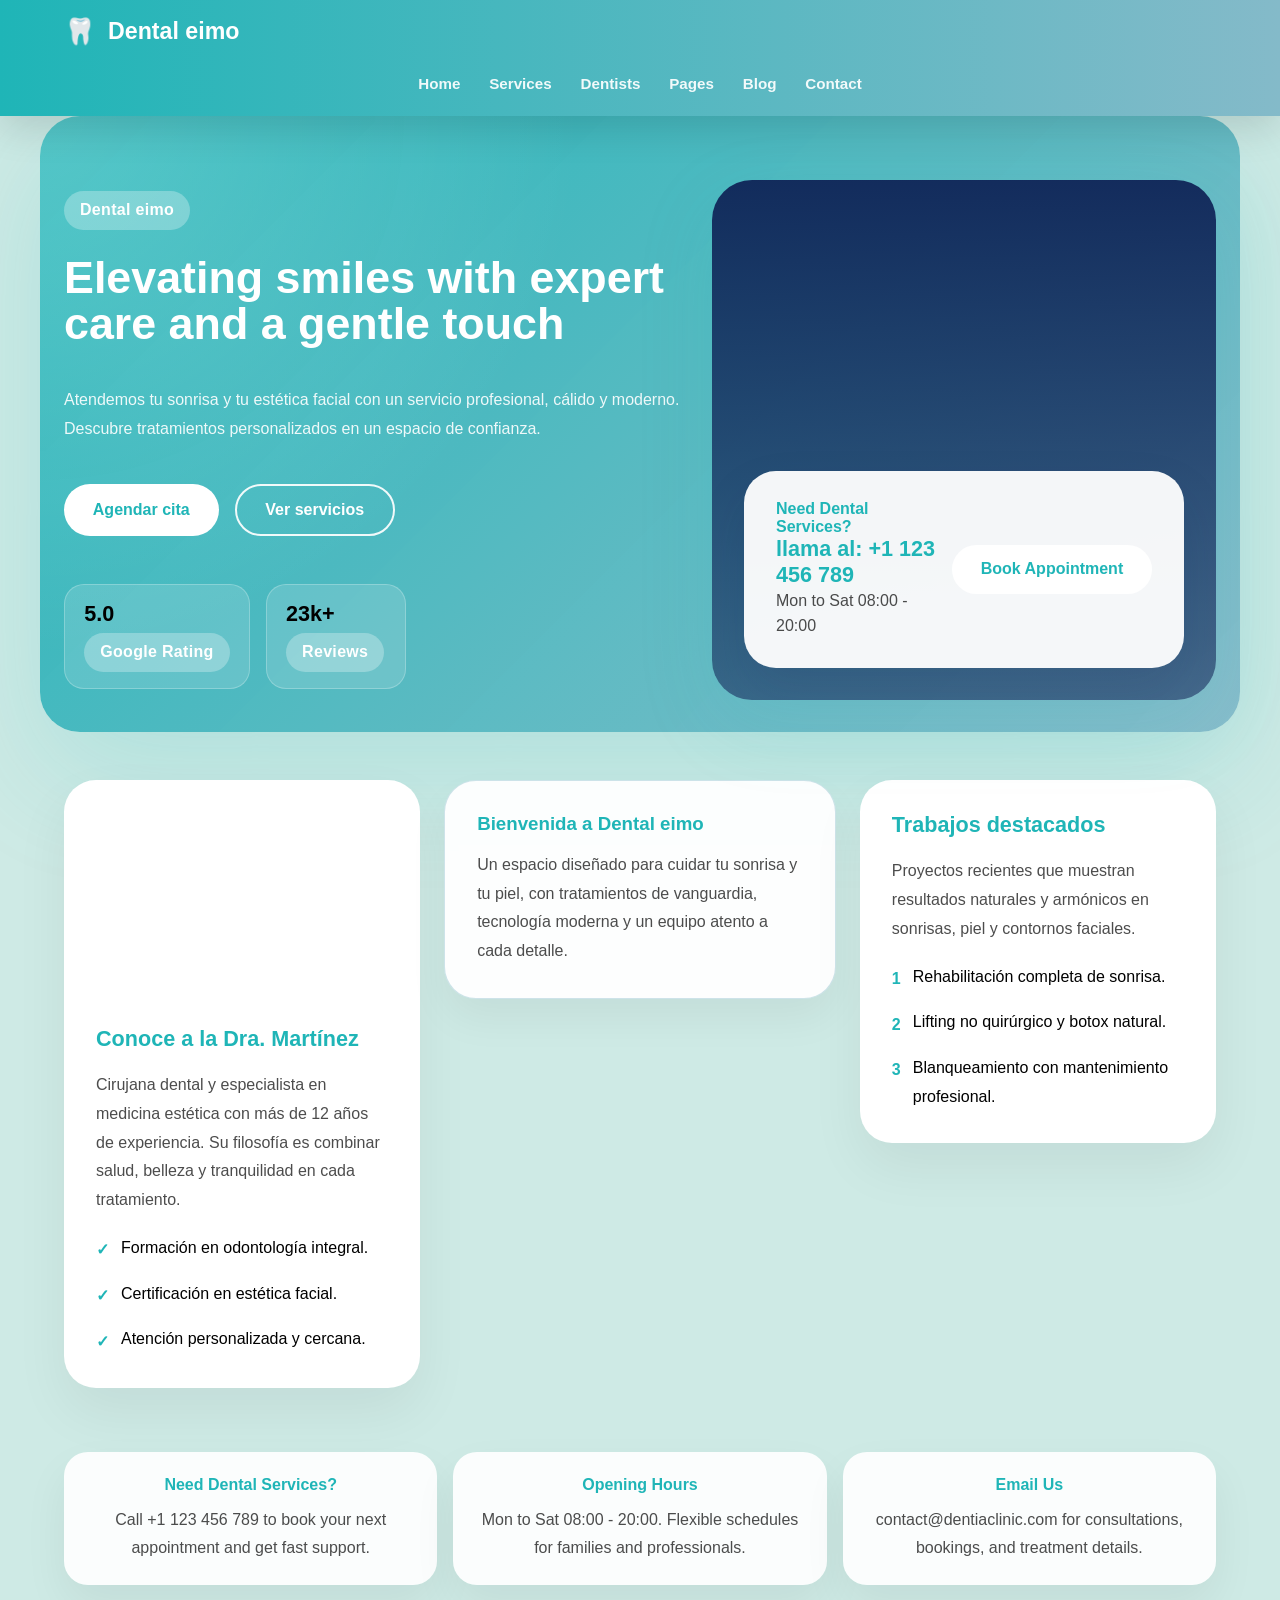
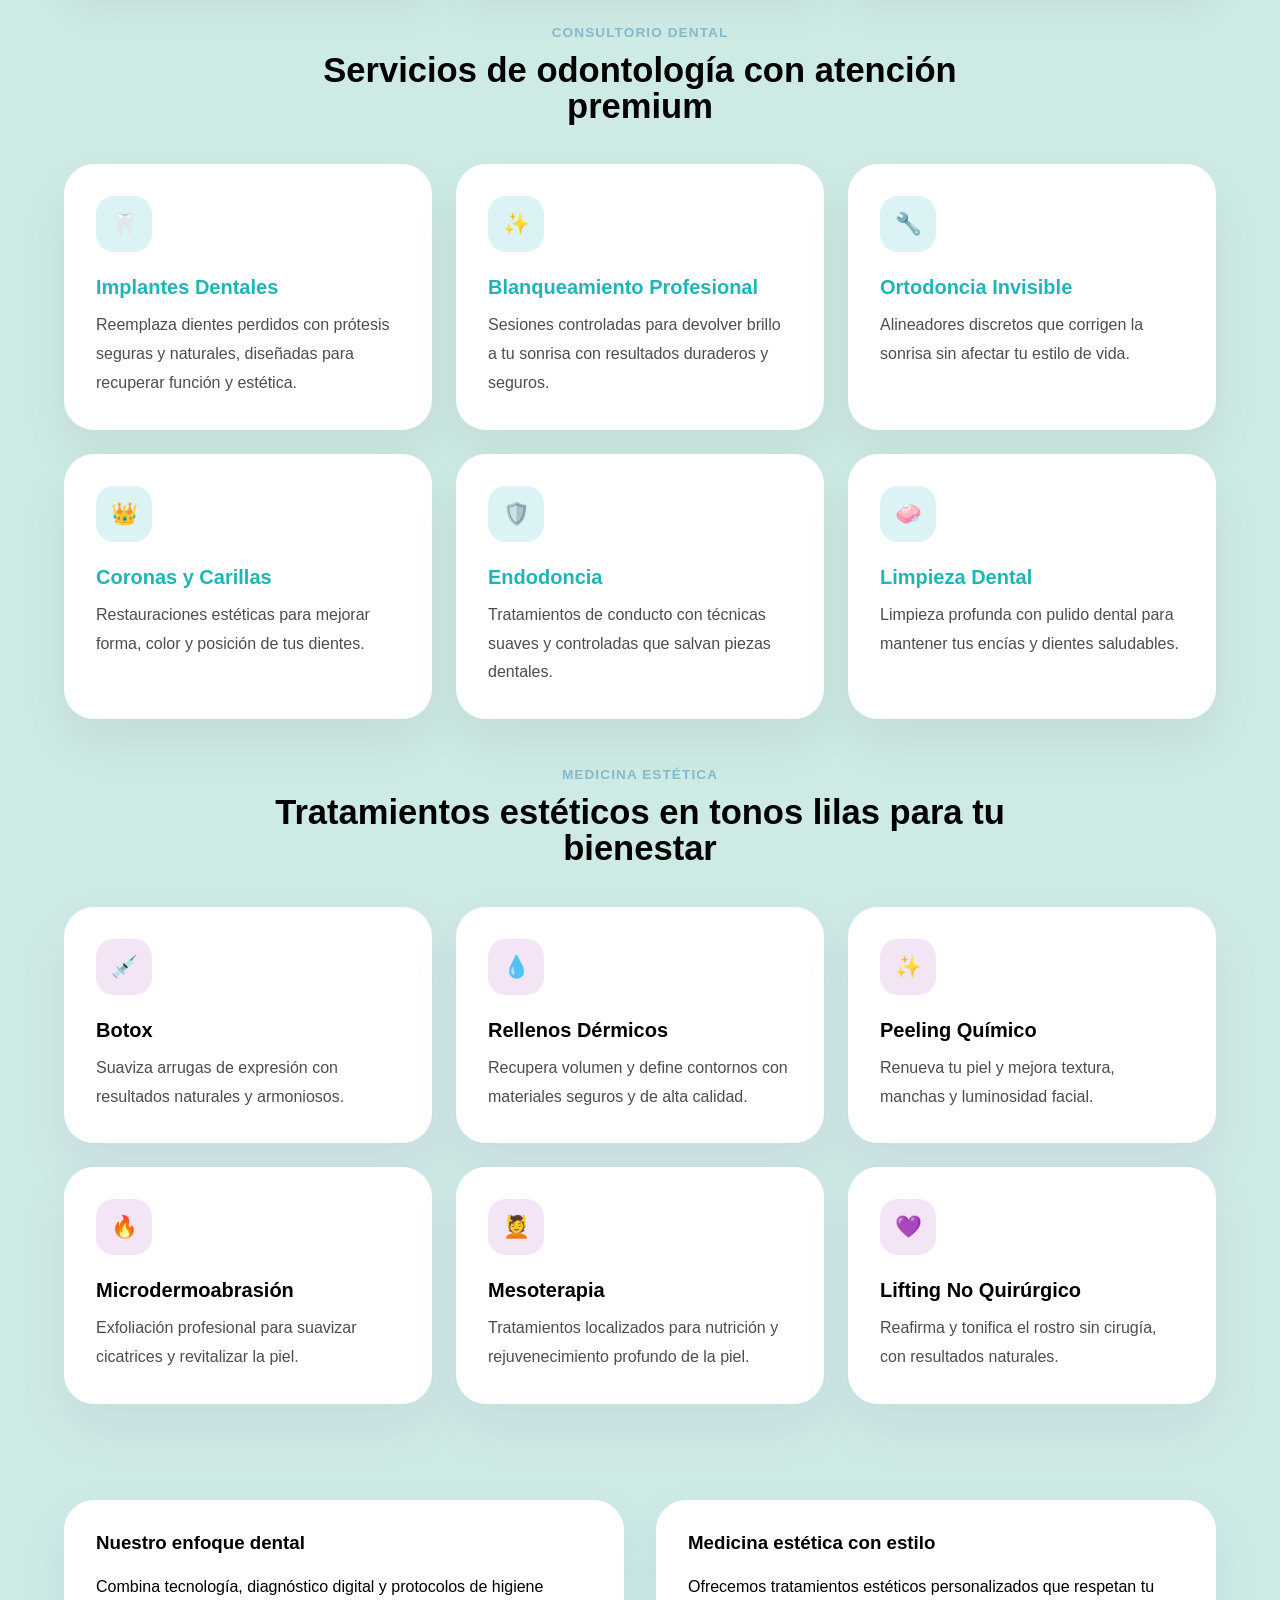
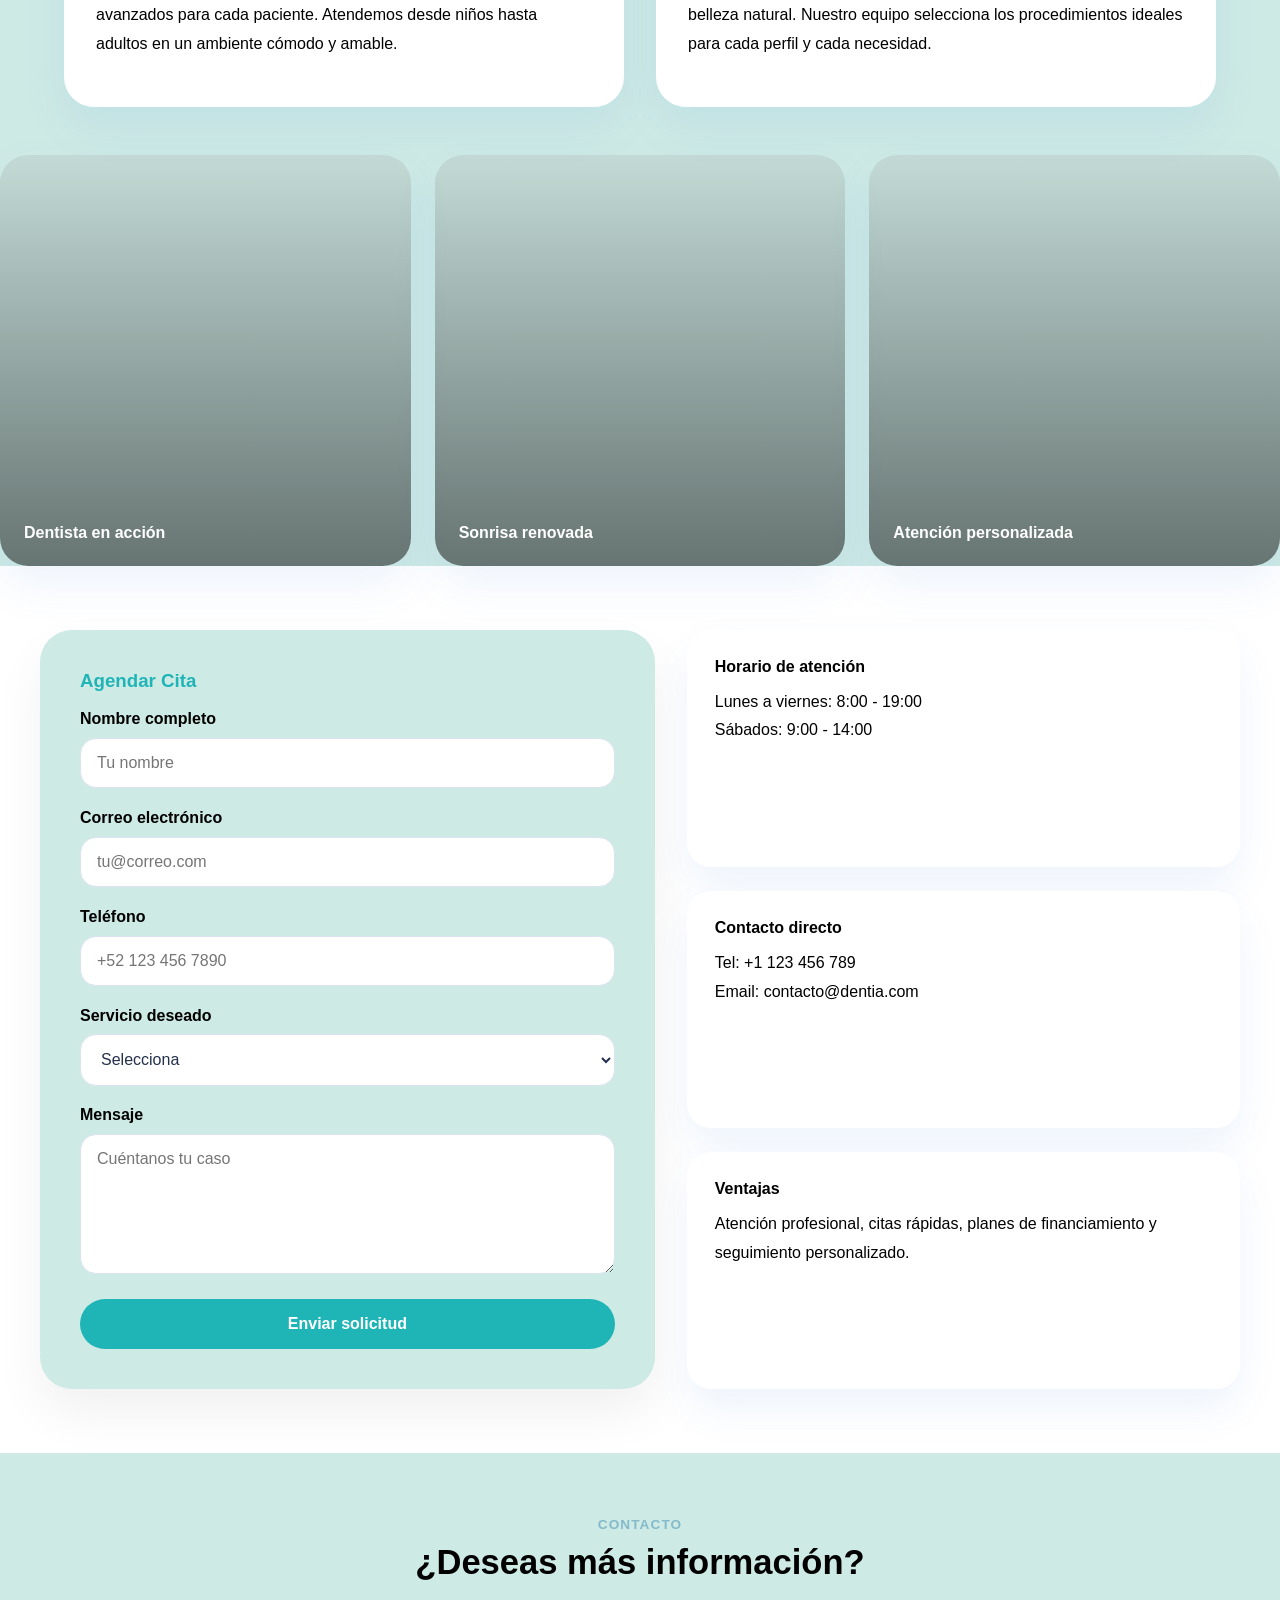
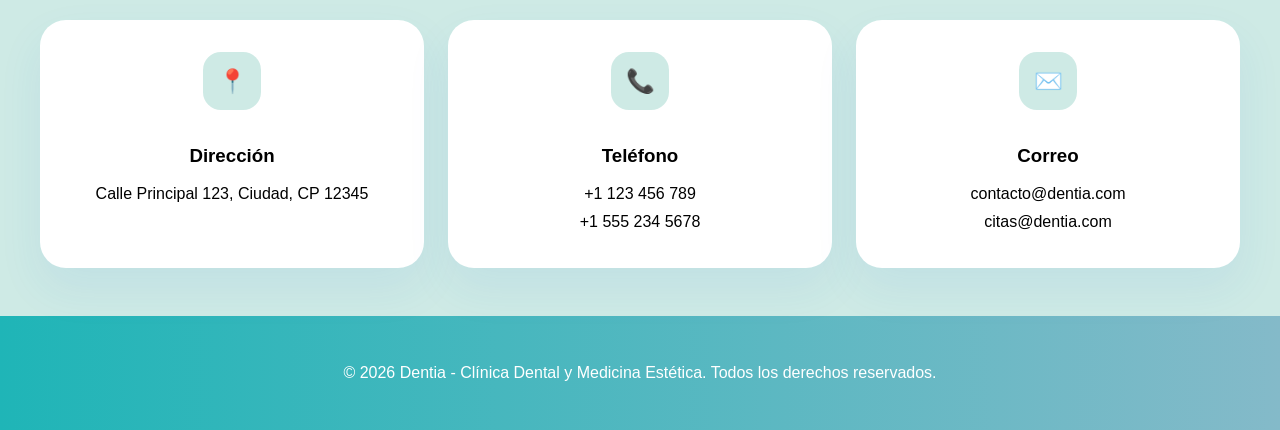
==== pagina/html2/index.html @ 7d1cb67a "boton" ====
<!DOCTYPE html>
<html lang="es">
<head>
    <meta charset="UTF-8">
    <meta name="viewport" content="width=device-width, initial-scale=1.0">
    <title>Dental eimo - Clínica Dental y Medicina Estética</title>
    <style>
        :root {
            --primary: #1fb5b7;
            --primary-soft: #ceeae5;
            --primary-light: #84bac9;
            --primary-muted: #c0dae8;
            --white: #ffffff;
            --black: #000000;
            --text: #000000;
            --text-soft: rgba(0, 0, 0, 0.7);
            --background: #ceeae5;
            --card: #ffffff;
            --radius: 24px;
            --shadow: 0 24px 80px rgba(31, 181, 183, 0.12);
        }

        * {
            box-sizing: border-box;
        }

        html {
            scroll-behavior: smooth;
        }

        body {
            margin: 0;
            font-family: 'Inter', 'Segoe UI', sans-serif;
            background: var(--background);
            color: var(--text);
        }

        button,
        a,
        input,
        select,
        textarea {
            font: inherit;
        }

        a {
            color: inherit;
            text-decoration: none;
        }

        .site-header {
            background: linear-gradient(90deg, rgba(31,181,183,1) 0%, rgba(132,186,201,1) 100%);
            color: var(--white);
            position: sticky;
            top: 0;
            z-index: 20;
            box-shadow: 0 10px 40px rgba(0, 0, 0, 0.14);
        }

        .topbar {
            display: flex;
            align-items: center;
            justify-content: space-between;
            max-width: 1200px;
            margin: 0 auto;
            padding: 1rem 1.5rem;
        }

        .site-brand {
            display: flex;
            align-items: center;
            gap: 0.75rem;
            font-size: 1.45rem;
            font-weight: 800;
        }

        .site-brand::before {
            content: '🦷';
            font-size: 1.6rem;
        }

        .book-btn {
            padding: 0.95rem 1.8rem;
            border: none;
            border-radius: 999px;
            background: var(--white);
            color: var(--blue-dark);
            font-weight: 700;
            cursor: pointer;
            transition: transform 0.25s ease, box-shadow 0.25s ease;
        }

        .book-btn:hover {
            transform: translateY(-2px);
            box-shadow: 0 12px 32px rgba(0, 0, 0, 0.16);
        }

        .main-nav {
            display: flex;
            justify-content: center;
            gap: 1.8rem;
            padding: 0.8rem 1.5rem 1.5rem;
            max-width: 1200px;
            margin: 0 auto;
            color: rgba(255,255,255,0.92);
            font-weight: 600;
        }

        .main-nav a {
            font-size: 0.95rem;
            color: rgba(255,255,255,0.92);
            transition: color 0.2s ease;
        }

        .main-nav a:hover {
            color: #dbe9ff;
        }

        .main-nav a:hover {
            color: #ffffff;
        }

        .hero {
            max-width: 1200px;
            margin: 0 auto;
            padding: 4rem 1.5rem 2rem;
            display: grid;
            grid-template-columns: 1.1fr 0.9fr;
            gap: 2rem;
            align-items: center;
            background: radial-gradient(circle at top left, rgba(255,255,255,0.22), transparent 40%),
                        linear-gradient(135deg, rgba(31,181,183,0.98), rgba(132,186,201,0.95));
            border-radius: 40px;
            box-shadow: 0 40px 120px rgba(31, 181, 183, 0.18);
        }

        .hero-copy {
            display: flex;
            flex-direction: column;
            gap: 1.5rem;
        }

        .hero-copy span {
            display: inline-flex;
            align-items: center;
            gap: 0.5rem;
            background: rgba(255, 255, 255, 0.28);
            color: var(--white);
            padding: 0.65rem 1rem;
            border-radius: 999px;
            width: fit-content;
            font-weight: 700;
            letter-spacing: 0.02em;
        }

        .hero-copy h1 {
            margin: 0;
            font-size: clamp(2.5rem, 3.5vw, 4.25rem);
            line-height: 1.03;
            max-width: 760px;
            color: var(--white);
        }

        .hero-copy p {
            max-width: 620px;
            color: rgba(255,255,255,0.9);
            font-size: 1rem;
            line-height: 1.8;
        }

        .hero-actions {
            display: flex;
            flex-wrap: wrap;
            gap: 1rem;
        }

        .btn {
            display: inline-flex;
            align-items: center;
            justify-content: center;
            border-radius: 999px;
            padding: 0.95rem 1.8rem;
            font-weight: 700;
            transition: transform 0.25s ease, box-shadow 0.25s ease;
        }

        .btn-primary {
            background: var(--white);
            color: var(--primary);
        }

        .btn-secondary {
            border: 2px solid rgba(255,255,255,0.92);
            color: var(--white);
            background: transparent;
        }

        .btn:hover {
            transform: translateY(-2px);
        }

        .hero-stats {
            display: flex;
            flex-wrap: wrap;
            gap: 1rem;
            margin-top: 1.5rem;
        }

        .hero-stat {
            min-width: 140px;
            padding: 1rem 1.2rem;
            border-radius: 20px;
            background: rgba(255,255,255,0.14);
            border: 1px solid rgba(255,255,255,0.24);
        }

        .hero-stat strong {
            display: block;
            font-size: 1.35rem;
            margin-bottom: 0.35rem;
        }

        .hero-visual {
            position: relative;
            min-height: 520px;
            border-radius: 40px;
            overflow: hidden;
            box-shadow: var(--shadow);
            background: linear-gradient(180deg, rgba(15, 36, 87, 0.95), rgba(15, 36, 87, 0.55));
        }

        .hero-visual::before {
            content: '';
            position: absolute;
            inset: 0;
            background: url('https://images.unsplash.com/photo-1588776814546-1a7143cae6d6?auto=format&fit=crop&w=1200&q=80') center/cover no-repeat;
            opacity: 0.95;
            transform: scale(1.02);
        }

        .hero-panel {
            position: absolute;
            bottom: 2rem;
            left: 2rem;
            right: 2rem;
            border-radius: 32px;
            padding: 1.8rem 2rem;
            background: rgba(255,255,255,0.95);
            display: grid;
            grid-template-columns: 1fr auto;
            align-items: center;
            gap: 1rem;
            box-shadow: 0 24px 50px rgba(13, 40, 88, 0.12);
        }

        .hero-panel span {
            display: inline-flex;
            align-items: center;
            gap: 0.6rem;
            font-weight: 700;
            color: var(--primary);
        }

        .hero-panel strong {
            display: block;
            font-size: 1.35rem;
            color: var(--primary);
        }

        .hero-panel p {
            margin: 0;
            color: var(--text-soft);
            line-height: 1.6;
        }

        .hero-bottom {
            max-width: 1200px;
            margin: 0 auto;
            padding: 1rem 1.5rem 2.5rem;
            display: grid;
            grid-template-columns: repeat(3, minmax(0, 1fr));
            gap: 1rem;
        }

        .hero-bottom .info-card {
            background: rgba(255,255,255,0.92);
            border-radius: 24px;
            padding: 1.5rem;
            box-shadow: 0 20px 45px rgba(0, 0, 0, 0.06);
            text-align: center;
        }

        .hero-bottom .info-card strong {
            display: block;
            margin-bottom: 0.75rem;
            font-size: 1rem;
            color: var(--primary);
        }

        .hero-bottom .info-card p {
            margin: 0;
            color: var(--text-soft);
            line-height: 1.7;
        }

        .sidebar-layout {
            max-width: 1200px;
            margin: 0 auto;
            padding: 3rem 1.5rem;
            display: grid;
            grid-template-columns: 1fr 1.1fr 1fr;
            gap: 1.5rem;
            align-items: start;
        }

        .sidebar-card {
            background: var(--white);
            border-radius: 32px;
            padding: 2rem;
            box-shadow: 0 24px 55px rgba(0, 0, 0, 0.06);
            display: flex;
            flex-direction: column;
            gap: 1.2rem;
        }

        .sidebar-card h3 {
            margin: 0;
            color: var(--primary);
            font-size: 1.35rem;
        }

        .sidebar-card p {
            margin: 0;
            color: var(--text-soft);
            line-height: 1.8;
        }

        .sidebar-card .avatar {
            width: 100%;
            border-radius: 28px;
            aspect-ratio: 3 / 2;
            background: url('https://images.unsplash.com/photo-1524504388940-b1c1722653e1?auto=format&fit=crop&w=800&q=80') center/cover no-repeat;
        }

        .sidebar-card-list {
            list-style: none;
            padding: 0;
            margin: 0;
            display: grid;
            gap: 0.9rem;
        }

        .sidebar-card-list li {
            display: flex;
            align-items: flex-start;
            gap: 0.75rem;
            color: var(--grey);
            line-height: 1.8;
        }

        .sidebar-card-list li span {
            margin-top: 0.15rem;
            color: var(--primary);
            font-weight: 700;
        }

        .sidebar-center {
            display: grid;
            gap: 1.5rem;
        }

        .sidebar-center .highlight {
            background: linear-gradient(180deg, rgba(255,255,255,0.95), rgba(255,255,255,0.95));
            border: 1px solid rgba(132,186,201,0.4);
            border-radius: 32px;
            padding: 2rem;
            box-shadow: 0 20px 40px rgba(0, 0, 0, 0.05);
        }

        .sidebar-center .highlight h3 {
            margin: 0 0 1rem;
            color: var(--primary);
        }

        .sidebar-center .highlight p {
            margin: 0;
            color: var(--text-soft);
            line-height: 1.8;
        }

        .hero-card-content {
            width: 100%;
            max-width: 420px;
        }

        .hero-card h3 {
            margin: 0 0 0.75rem;
            font-size: 1.5rem;
        }

        .hero-card p {
            margin: 0;
            line-height: 1.8;
            color: rgba(255,255,255,0.92);
        }

        .info-strip {
            max-width: 1200px;
            margin: 0 auto;
            padding: 2rem 1.5rem;
            display: grid;
            grid-template-columns: repeat(3, minmax(0, 1fr));
            gap: 1rem;
        }

        .info-card {
            background: var(--white);
            border-radius: 24px;
            padding: 1.5rem;
            box-shadow: 0 16px 40px rgba(30, 75, 160, 0.08);
        }

        .info-card strong {
            display: block;
            margin-bottom: 0.75rem;
            font-size: 0.95rem;
            color: var(--blue-dark);
        }

        .info-card p {
            margin: 0;
            color: var(--grey);
            line-height: 1.75;
        }

        .section-title {
            display: flex;
            align-items: center;
            justify-content: center;
            flex-direction: column;
            gap: 0.75rem;
            margin: 0 auto 2.5rem;
            max-width: 740px;
            text-align: center;
        }

        .section-title span {
            color: var(--primary-light);
            font-weight: 700;
            letter-spacing: 0.08em;
            text-transform: uppercase;
            font-size: 0.85rem;
        }

        .section-title h2 {
            margin: 0;
            font-size: clamp(2rem, 2.7vw, 2.9rem);
            line-height: 1.05;
        }

        .service-grid {
            max-width: 1200px;
            margin: 0 auto;
            padding: 0 1.5rem 3rem;
            display: grid;
            grid-template-columns: repeat(3, minmax(0, 1fr));
            gap: 1.5rem;
        }

        .service-card {
            background: var(--white);
            border-radius: 30px;
            padding: 2rem;
            box-shadow: 0 24px 50px rgba(0, 0, 0, 0.06);
            transition: transform 0.3s ease, box-shadow 0.3s ease;
        }

        .service-card:hover {
            transform: translateY(-6px);
            box-shadow: 0 32px 70px rgba(26, 67, 139, 0.14);
        }

        .service-card-icon {
            width: 56px;
            height: 56px;
            display: inline-flex;
            align-items: center;
            justify-content: center;
            border-radius: 18px;
            background: rgba(31, 181, 183, 0.16);
            margin-bottom: 1.5rem;
            font-size: 1.35rem;
        }

        .service-card h3 {
            margin: 0 0 0.75rem;
            font-size: 1.25rem;
            color: var(--primary);
        }

        .service-card p {
            margin: 0;
            color: var(--text-soft);
            line-height: 1.8;
        }

        .section-lilac .service-card-icon {
            background: rgba(156, 39, 176, 0.12);
        }

        .section-lilac .service-card h3,
        .section-lilac .service-card-icon {
            color: var(--lilac-dark);
        }

        .section-lilac .service-card {
            box-shadow: 0 24px 50px rgba(124, 58, 170, 0.08);
        }

        .section-lilac .service-card:hover {
            box-shadow: 0 32px 70px rgba(124, 58, 170, 0.14);
        }

        .split-section {
            max-width: 1200px;
            margin: 0 auto;
            padding: 3rem 1.5rem;
            display: grid;
            grid-template-columns: 1fr 1fr;
            gap: 2rem;
            align-items: start;
        }

        .card-panel {
            background: var(--white);
            border-radius: 30px;
            padding: 2rem;
            box-shadow: 0 20px 45px rgba(41, 115, 223, 0.08);
        }

        .card-panel h3 {
            margin-top: 0;
            color: var(--blue-dark);
        }

        .card-panel p {
            color: var(--grey);
            line-height: 1.8;
        }

        .gallery-grid {
            display: grid;
            grid-template-columns: repeat(3, minmax(0, 1fr));
            gap: 1.5rem;
        }

        .gallery-item {
            aspect-ratio: 1 / 1;
            border-radius: 28px;
            overflow: hidden;
            position: relative;
            background: linear-gradient(180deg, rgba(255,255,255,0.1), rgba(255,255,255,0));
            box-shadow: 0 20px 45px rgba(41, 115, 223, 0.08);
        }

        .gallery-item::before {
            content: '';
            position: absolute;
            inset: 0;
            background: url('https://images.unsplash.com/photo-1542736667-069246bdbc3d?auto=format&fit=crop&w=1200&q=80') center/cover no-repeat;
            opacity: 0.92;
        }

        .gallery-overlay {
            position: absolute;
            inset: 0;
            background: linear-gradient(180deg, rgba(0,0,0,0.08), rgba(0,0,0,0.5));
            display: flex;
            align-items: flex-end;
            padding: 1.5rem;
            color: white;
            font-weight: 700;
            z-index: 1;
        }

        .gallery-item:nth-child(2)::before {
            background-image: url('https://images.unsplash.com/photo-1508182315872-a2ed94b8b316?auto=format&fit=crop&w=1200&q=80');
        }

        .gallery-item:nth-child(3)::before {
            background-image: url('https://images.unsplash.com/photo-1526256262350-7da7584cf5eb?auto=format&fit=crop&w=1200&q=80');
        }

        .appointment {
            background: #ffffff;
            padding: 4rem 1.5rem;
        }

        .appointment-grid {
            max-width: 1200px;
            margin: 0 auto;
            display: grid;
            grid-template-columns: 1fr 0.9fr;
            gap: 2rem;
        }

        .appointment-form {
            background: var(--primary-soft);
            border-radius: 32px;
            padding: 2.5rem;
            box-shadow: 0 24px 50px rgba(0, 0, 0, 0.06);
        }

        .appointment-form h3 {
            margin-top: 0;
            color: var(--primary);
        }

        .form-group {
            margin-bottom: 1.3rem;
        }

        .form-group label {
            display: block;
            margin-bottom: 0.6rem;
            color: var(--blue-dark);
            font-weight: 600;
        }

        .form-group input,
        .form-group select,
        .form-group textarea {
            width: 100%;
            padding: 0.95rem 1rem;
            border-radius: 16px;
            border: 1px solid #dbe3f0;
            background: #ffffff;
            color: #24304c;
            outline: none;
        }

        .form-group textarea {
            min-height: 140px;
            resize: vertical;
        }

        .submit-btn {
            width: 100%;
            padding: 1rem 1.2rem;
            border: none;
            border-radius: 999px;
            background: var(--primary);
            color: var(--white);
            font-weight: 700;
            cursor: pointer;
            transition: transform 0.25s ease;
        }

        .submit-btn:hover {
            transform: translateY(-2px);
        }

        .appointment-info {
            display: grid;
            gap: 1.5rem;
        }

        .info-block {
            background: var(--white);
            border-radius: 24px;
            padding: 1.75rem;
            box-shadow: 0 20px 40px rgba(41, 115, 223, 0.08);
        }

        .info-block h4 {
            margin: 0 0 0.75rem;
            color: var(--blue-dark);
        }

        .info-block p {
            margin: 0;
            color: var(--grey);
            line-height: 1.8;
        }

        .contact-section {
            padding: 4rem 1.5rem 3rem;
            background: var(--grey-light);
        }

        .contact-grid {
            max-width: 1200px;
            margin: 0 auto;
            display: grid;
            grid-template-columns: repeat(3, minmax(0, 1fr));
            gap: 1.5rem;
        }

        .contact-card {
            background: var(--white);
            border-radius: 26px;
            padding: 2rem;
            box-shadow: 0 20px 45px rgba(41, 115, 223, 0.08);
            text-align: center;
        }

        .contact-card span {
            display: inline-flex;
            width: 58px;
            height: 58px;
            align-items: center;
            justify-content: center;
            border-radius: 18px;
            background: var(--primary-soft);
            margin-bottom: 1rem;
            font-size: 1.45rem;
        }

        .contact-card h3 {
            margin-bottom: 0.85rem;
        }

        .contact-card p {
            margin: 0;
            color: var(--grey);
            line-height: 1.75;
        }

        footer {
            padding: 2rem 1.5rem;
            text-align: center;
            color: var(--white);
            background: linear-gradient(90deg, rgba(31,181,183,1) 0%, rgba(132,186,201,1) 100%);
        }

        @media (max-width: 1024px) {
            .hero,
            .appointment-grid,
            .split-section,
            .info-strip,
            .service-grid,
            .gallery-grid,
            .contact-grid,
            .sidebar-layout {
                grid-template-columns: 1fr;
            }
        }

        @media (max-width: 768px) {
            .site-header {
                position: static;
            }

            .main-nav {
                flex-wrap: wrap;
                gap: 1rem;
            }

            .topbar,
            .hero,
            .appointment-grid,
            .split-section {
                padding-left: 1rem;
                padding-right: 1rem;
            }

            .hero {
                padding-top: 2.5rem;
            }

            .hero-visual {
                min-height: 360px;
            }

            .hero-copy h1 {
                font-size: 2.35rem;
            }
        }
    </style>
</head>
<body>
    <header class="site-header">
        <div class="topbar">
            <div class="site-brand">Dental eimo</div>

        </div>
        <nav class="main-nav">
            <a href="#inicio">Home</a>
            <a href="#servicios-dental">Services</a>
            <a href="#servicios-estetica">Dentists</a>
            <a href="#servicios-estetica">Pages</a>
            <a href="#servicios-estetica">Blog</a>
            <a href="#contacto">Contact</a>
        </nav>
    </header>

    <main>
        <section class="hero" id="inicio">
            <div class="hero-copy">
                <span>Dental eimo</span>
                <h1>Elevating smiles with expert care and a gentle touch</h1>
                <p>Atendemos tu sonrisa y tu estética facial con un servicio profesional, cálido y moderno. Descubre tratamientos personalizados en un espacio de confianza.</p>
                <div class="hero-actions">
                    <a href="#servicios-dental" class="btn btn-primary">Agendar cita</a>
                    <a href="#servicios-estetica" class="btn btn-secondary">Ver servicios</a>
                </div>
                <div class="hero-stats">
                    <div class="hero-stat">
                        <strong>5.0</strong>
                        <span>Google Rating</span>
                    </div>
                    <div class="hero-stat">
                        <strong>23k+</strong>
                        <span>Reviews</span>
                    </div>
                </div>
            </div>
            <div class="hero-visual">
                <div class="hero-panel">
                    <div>
                        <span>Need Dental Services?</span>
                        <strong>llama al: +1 123 456 789</strong>
                        <p>Mon to Sat 08:00 - 20:00</p>
                    </div>
                    <a href="#citas" class="btn btn-primary">Book Appointment</a>
                </div>
            </div>
        </section>

        <section class="sidebar-layout">
            <aside class="sidebar-card">
                <div class="avatar"></div>
                <h3>Conoce a la Dra. Martínez</h3>
                <p>Cirujana dental y especialista en medicina estética con más de 12 años de experiencia. Su filosofía es combinar salud, belleza y tranquilidad en cada tratamiento.</p>
                <ul class="sidebar-card-list">
                    <li><span>✓</span> Formación en odontología integral.</li>
                    <li><span>✓</span> Certificación en estética facial.</li>
                    <li><span>✓</span> Atención personalizada y cercana.</li>
                </ul>
            </aside>
            <div class="sidebar-center">
                <div class="highlight">
                    <h3>Bienvenida a Dental eimo</h3>
                    <p>Un espacio diseñado para cuidar tu sonrisa y tu piel, con tratamientos de vanguardia, tecnología moderna y un equipo atento a cada detalle.</p>
                </div>
            </div>
            <aside class="sidebar-card">
                <h3>Trabajos destacados</h3>
                <p>Proyectos recientes que muestran resultados naturales y armónicos en sonrisas, piel y contornos faciales.</p>
                <ul class="sidebar-card-list">
                    <li><span>1</span> Rehabilitación completa de sonrisa.</li>
                    <li><span>2</span> Lifting no quirúrgico y botox natural.</li>
                    <li><span>3</span> Blanqueamiento con mantenimiento profesional.</li>
                </ul>
            </aside>
        </section>

        <section class="hero-bottom">
            <div class="info-card">
                <strong>Need Dental Services?</strong>
                <p>Call +1 123 456 789 to book your next appointment and get fast support.</p>
            </div>
            <div class="info-card">
                <strong>Opening Hours</strong>
                <p>Mon to Sat 08:00 - 20:00. Flexible schedules for families and professionals.</p>
            </div>
            <div class="info-card">
                <strong>Email Us</strong>
                <p>contact@dentiaclinic.com for consultations, bookings, and treatment details.</p>
            </div>
        </section>

        <section id="servicios-dental">
            <div class="section-title">
                <span>Consultorio Dental</span>
                <h2>Servicios de odontología con atención premium</h2>
            </div>
            <div class="service-grid">
                <article class="service-card">
                    <div class="service-card-icon">🦷</div>
                    <h3>Implantes Dentales</h3>
                    <p>Reemplaza dientes perdidos con prótesis seguras y naturales, diseñadas para recuperar función y estética.</p>
                </article>
                <article class="service-card">
                    <div class="service-card-icon">✨</div>
                    <h3>Blanqueamiento Profesional</h3>
                    <p>Sesiones controladas para devolver brillo a tu sonrisa con resultados duraderos y seguros.</p>
                </article>
                <article class="service-card">
                    <div class="service-card-icon">🔧</div>
                    <h3>Ortodoncia Invisible</h3>
                    <p>Alineadores discretos que corrigen la sonrisa sin afectar tu estilo de vida.</p>
                </article>
                <article class="service-card">
                    <div class="service-card-icon">👑</div>
                    <h3>Coronas y Carillas</h3>
                    <p>Restauraciones estéticas para mejorar forma, color y posición de tus dientes.</p>
                </article>
                <article class="service-card">
                    <div class="service-card-icon">🛡️</div>
                    <h3>Endodoncia</h3>
                    <p>Tratamientos de conducto con técnicas suaves y controladas que salvan piezas dentales.</p>
                </article>
                <article class="service-card">
                    <div class="service-card-icon">🧼</div>
                    <h3>Limpieza Dental</h3>
                    <p>Limpieza profunda con pulido dental para mantener tus encías y dientes saludables.</p>
                </article>
            </div>
        </section>

        <section id="servicios-estetica" class="section-lilac">
            <div class="section-title">
                <span>Medicina Estética</span>
                <h2>Tratamientos estéticos en tonos lilas para tu bienestar</h2>
            </div>
            <div class="service-grid">
                <article class="service-card">
                    <div class="service-card-icon">💉</div>
                    <h3>Botox</h3>
                    <p>Suaviza arrugas de expresión con resultados naturales y armoniosos.</p>
                </article>
                <article class="service-card">
                    <div class="service-card-icon">💧</div>
                    <h3>Rellenos Dérmicos</h3>
                    <p>Recupera volumen y define contornos con materiales seguros y de alta calidad.</p>
                </article>
                <article class="service-card">
                    <div class="service-card-icon">✨</div>
                    <h3>Peeling Químico</h3>
                    <p>Renueva tu piel y mejora textura, manchas y luminosidad facial.</p>
                </article>
                <article class="service-card">
                    <div class="service-card-icon">🔥</div>
                    <h3>Microdermoabrasión</h3>
                    <p>Exfoliación profesional para suavizar cicatrices y revitalizar la piel.</p>
                </article>
                <article class="service-card">
                    <div class="service-card-icon">💆</div>
                    <h3>Mesoterapia</h3>
                    <p>Tratamientos localizados para nutrición y rejuvenecimiento profundo de la piel.</p>
                </article>
                <article class="service-card">
                    <div class="service-card-icon">💜</div>
                    <h3>Lifting No Quirúrgico</h3>
                    <p>Reafirma y tonifica el rostro sin cirugía, con resultados naturales.</p>
                </article>
            </div>
        </section>

        <section class="split-section">
            <div class="card-panel">
                <h3>Nuestro enfoque dental</h3>
                <p>Combina tecnología, diagnóstico digital y protocolos de higiene avanzados para cada paciente. Atendemos desde niños hasta adultos en un ambiente cómodo y amable.</p>
            </div>
            <div class="card-panel">
                <h3>Medicina estética con estilo</h3>
                <p>Ofrecemos tratamientos estéticos personalizados que respetan tu belleza natural. Nuestro equipo selecciona los procedimientos ideales para cada perfil y cada necesidad.</p>
            </div>
        </section>

        <section class="gallery-grid">
            <div class="gallery-item"><div class="gallery-overlay">Dentista en acción</div></div>
            <div class="gallery-item"><div class="gallery-overlay">Sonrisa renovada</div></div>
            <div class="gallery-item"><div class="gallery-overlay">Atención personalizada</div></div>
        </section>

        <section class="appointment" id="citas">
            <div class="appointment-grid">
                <div class="appointment-form">
                    <h3>Agendar Cita</h3>
                    <div class="form-group">
                        <label for="nombre">Nombre completo</label>
                        <input type="text" id="nombre" placeholder="Tu nombre" required>
                    </div>
                    <div class="form-group">
                        <label for="email">Correo electrónico</label>
                        <input type="email" id="email" placeholder="tu@correo.com" required>
                    </div>
                    <div class="form-group">
                        <label for="telefono">Teléfono</label>
                        <input type="tel" id="telefono" placeholder="+52 123 456 7890" required>
                    </div>
                    <div class="form-group">
                        <label for="servicio">Servicio deseado</label>
                        <select id="servicio" required>
                            <option value="">Selecciona</option>
                            <option value="implantes">Implantes Dentales</option>
                            <option value="blanqueamiento">Blanqueamiento</option>
                            <option value="botox">Botox</option>
                            <option value="peeling">Peeling</option>
                            <option value="consulta">Consulta General</option>
                        </select>
                    </div>
                    <div class="form-group">
                        <label for="mensaje">Mensaje</label>
                        <textarea id="mensaje" placeholder="Cuéntanos tu caso"></textarea>
                    </div>
                    <button class="submit-btn" type="button">Enviar solicitud</button>
                </div>
                <div class="appointment-info">
                    <div class="info-block">
                        <h4>Horario de atención</h4>
                        <p>Lunes a viernes: 8:00 - 19:00<br>Sábados: 9:00 - 14:00</p>
                    </div>
                    <div class="info-block">
                        <h4>Contacto directo</h4>
                        <p>Tel: +1 123 456 789<br>Email: contacto@dentia.com</p>
                    </div>
                    <div class="info-block">
                        <h4>Ventajas</h4>
                        <p>Atención profesional, citas rápidas, planes de financiamiento y seguimiento personalizado.</p>
                    </div>
                </div>
            </div>
        </section>

        <section class="contact-section" id="contacto">
            <div class="section-title">
                <span>Contacto</span>
                <h2>¿Deseas más información?</h2>
            </div>
            <div class="contact-grid">
                <article class="contact-card">
                    <span>📍</span>
                    <h3>Dirección</h3>
                    <p>Calle Principal 123, Ciudad, CP 12345</p>
                </article>
                <article class="contact-card">
                    <span>📞</span>
                    <h3>Teléfono</h3>
                    <p>+1 123 456 789<br>+1 555 234 5678</p>
                </article>
                <article class="contact-card">
                    <span>✉️</span>
                    <h3>Correo</h3>
                    <p>contacto@dentia.com<br>citas@dentia.com</p>
                </article>
            </div>
        </section>
    </main>

    <footer>
        <p>&copy; 2026 Dentia - Clínica Dental y Medicina Estética. Todos los derechos reservados.</p>
    </footer>
</body>
</html>
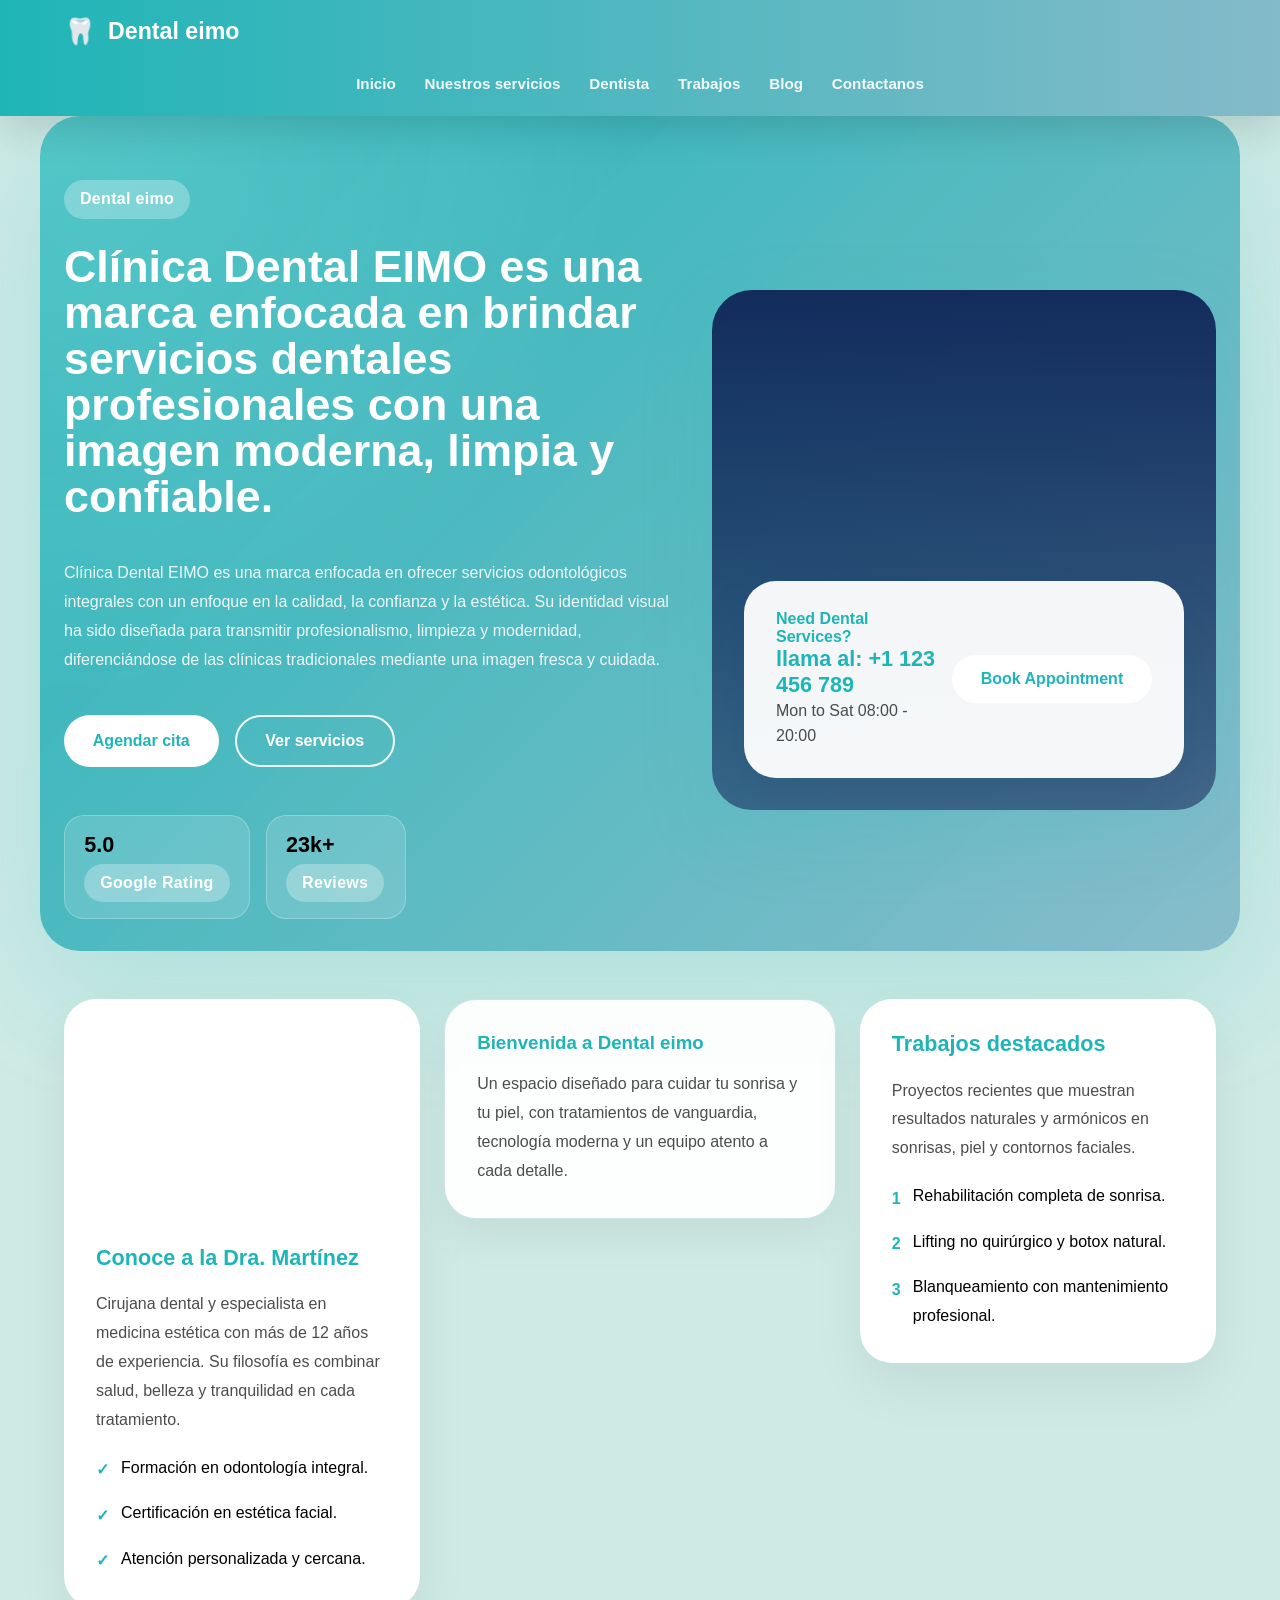
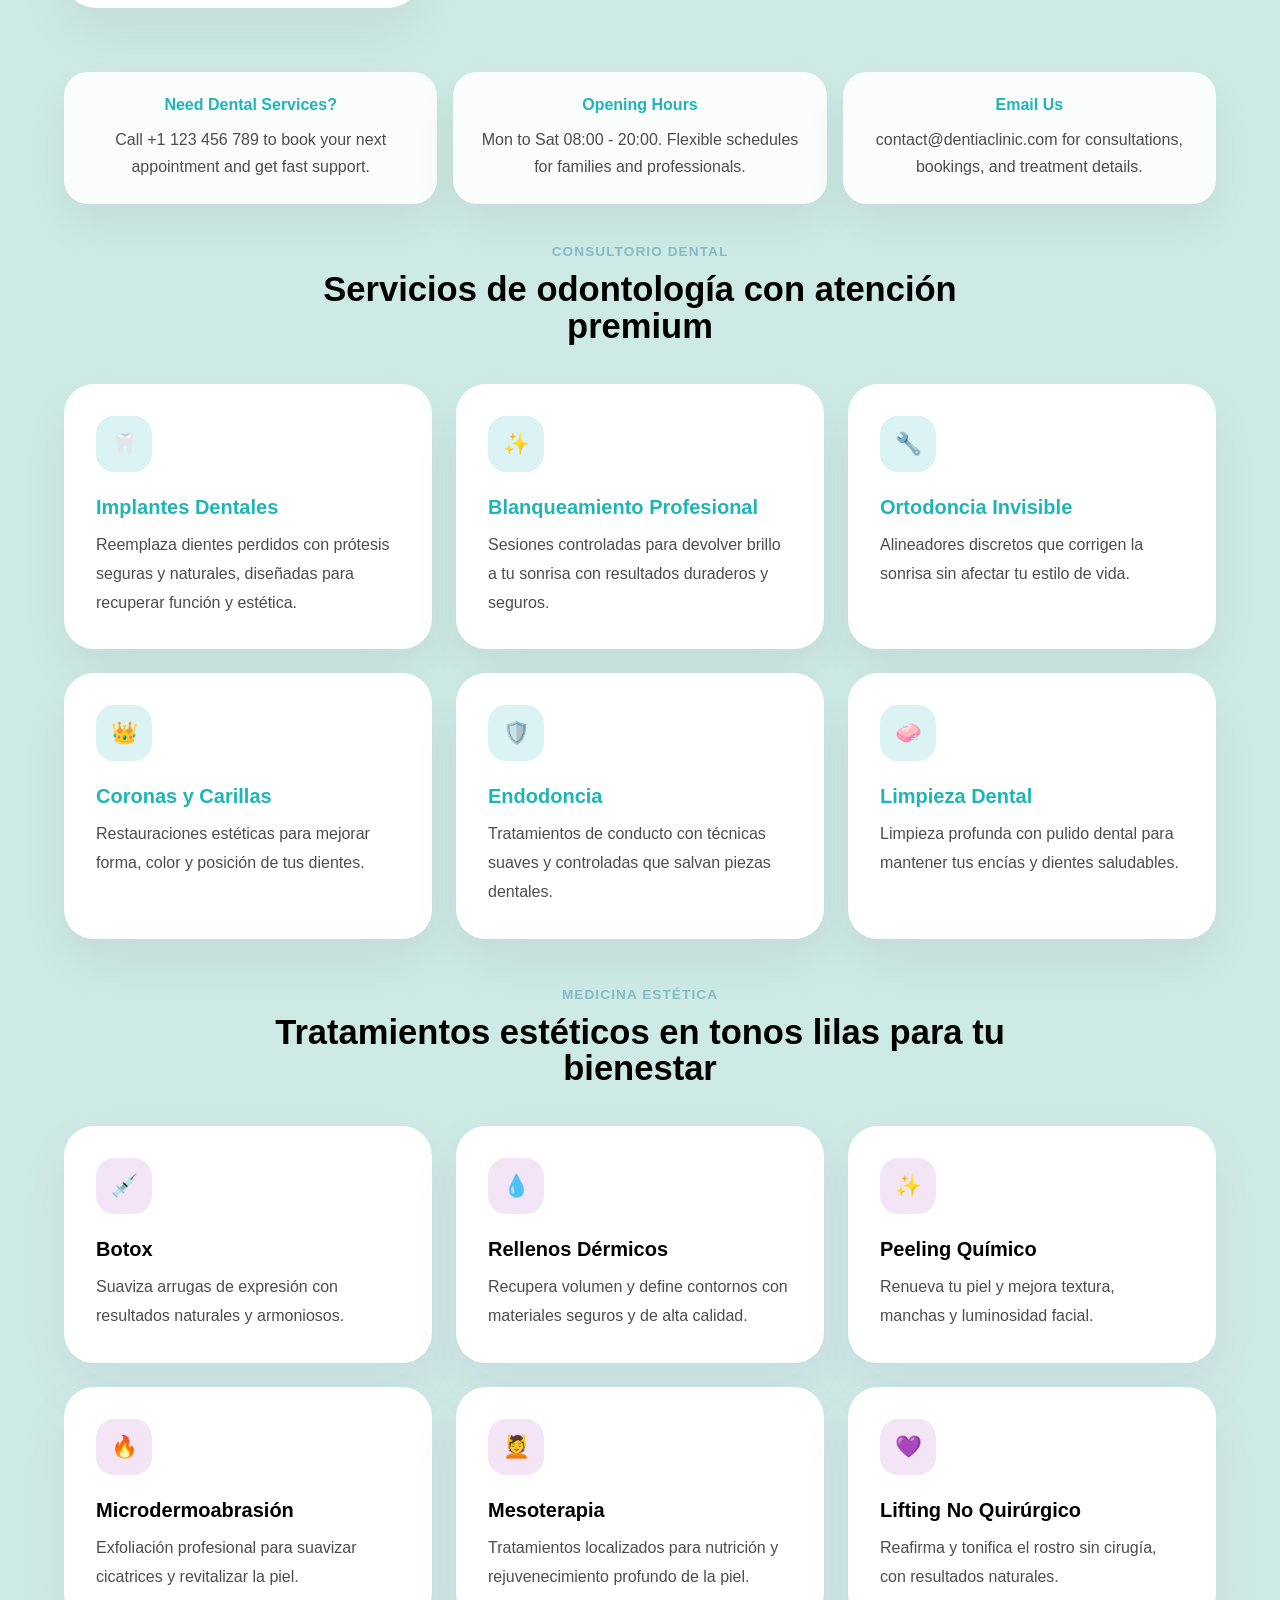
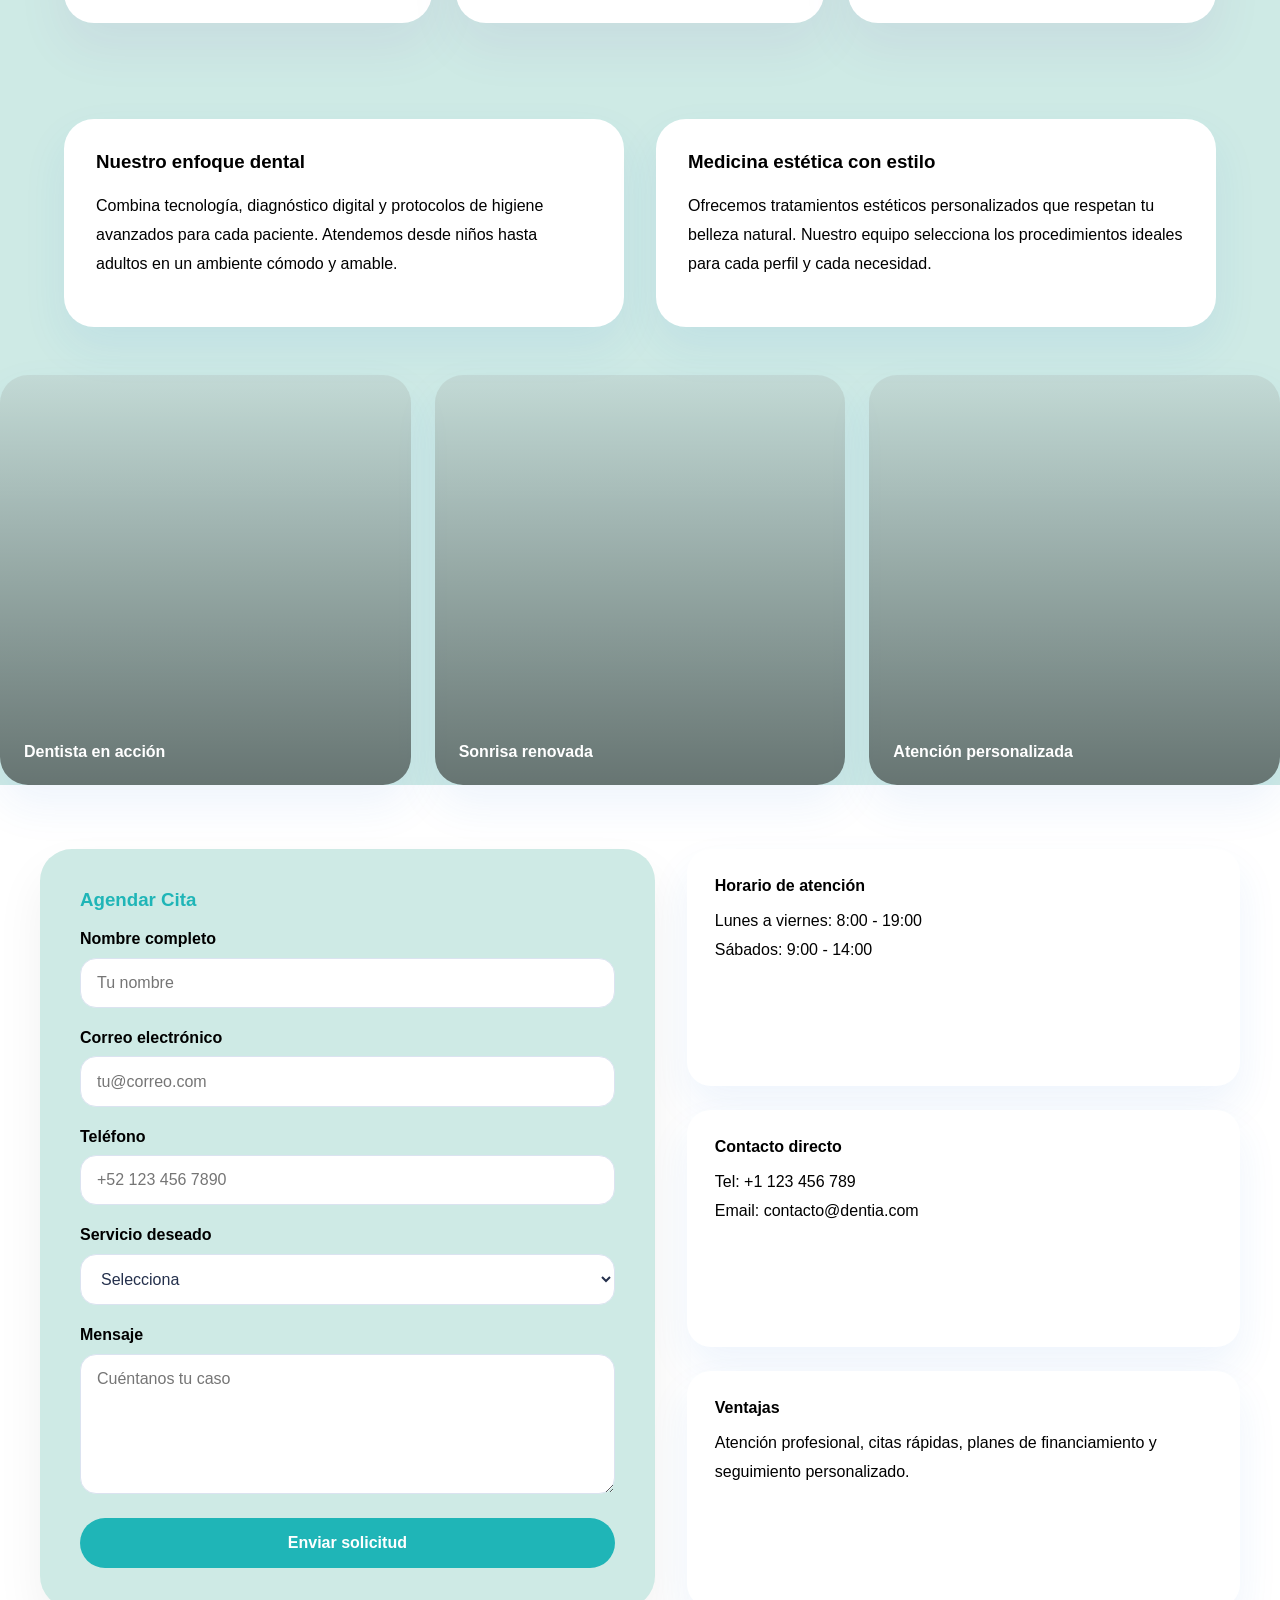
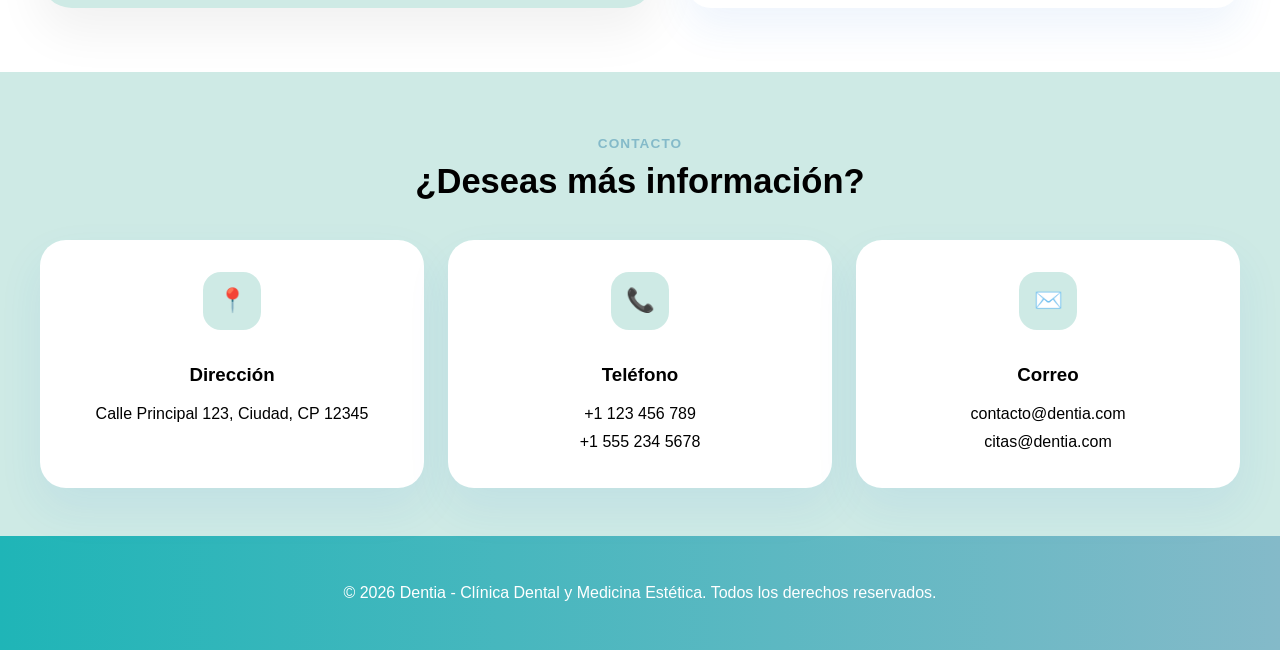
==== commit af601320: "inicio" ====
--- a/pagina/html2/index.html
+++ b/pagina/html2/index.html
@@ -786,12 +786,12 @@
 
         </div>
         <nav class="main-nav">
-            <a href="#inicio">Home</a>
-            <a href="#servicios-dental">Services</a>
-            <a href="#servicios-estetica">Dentists</a>
-            <a href="#servicios-estetica">Pages</a>
+            <a href="#inicio">Inicio</a>
+            <a href="#servicios-dental">Nuestros servicios</a>
+            <a href="#servicios-estetica">Dentista</a>
+            <a href="#servicios-estetica">Trabajos</a>
             <a href="#servicios-estetica">Blog</a>
-            <a href="#contacto">Contact</a>
+            <a href="#contacto">Contactanos</a>
         </nav>
     </header>
 
@@ -799,8 +799,8 @@
         <section class="hero" id="inicio">
             <div class="hero-copy">
                 <span>Dental eimo</span>
-                <h1>Elevating smiles with expert care and a gentle touch</h1>
-                <p>Atendemos tu sonrisa y tu estética facial con un servicio profesional, cálido y moderno. Descubre tratamientos personalizados en un espacio de confianza.</p>
+                <h1>Clínica Dental EIMO es una marca enfocada en brindar servicios dentales profesionales con una imagen moderna, limpia y confiable.</h1>
+                <p>Clínica Dental EIMO es una marca enfocada en ofrecer servicios odontológicos integrales con un enfoque en la calidad, la confianza y la estética. Su identidad visual ha sido diseñada para transmitir profesionalismo, limpieza y modernidad, diferenciándose de las clínicas tradicionales mediante una imagen fresca y cuidada.</p>
                 <div class="hero-actions">
                     <a href="#servicios-dental" class="btn btn-primary">Agendar cita</a>
                     <a href="#servicios-estetica" class="btn btn-secondary">Ver servicios</a>
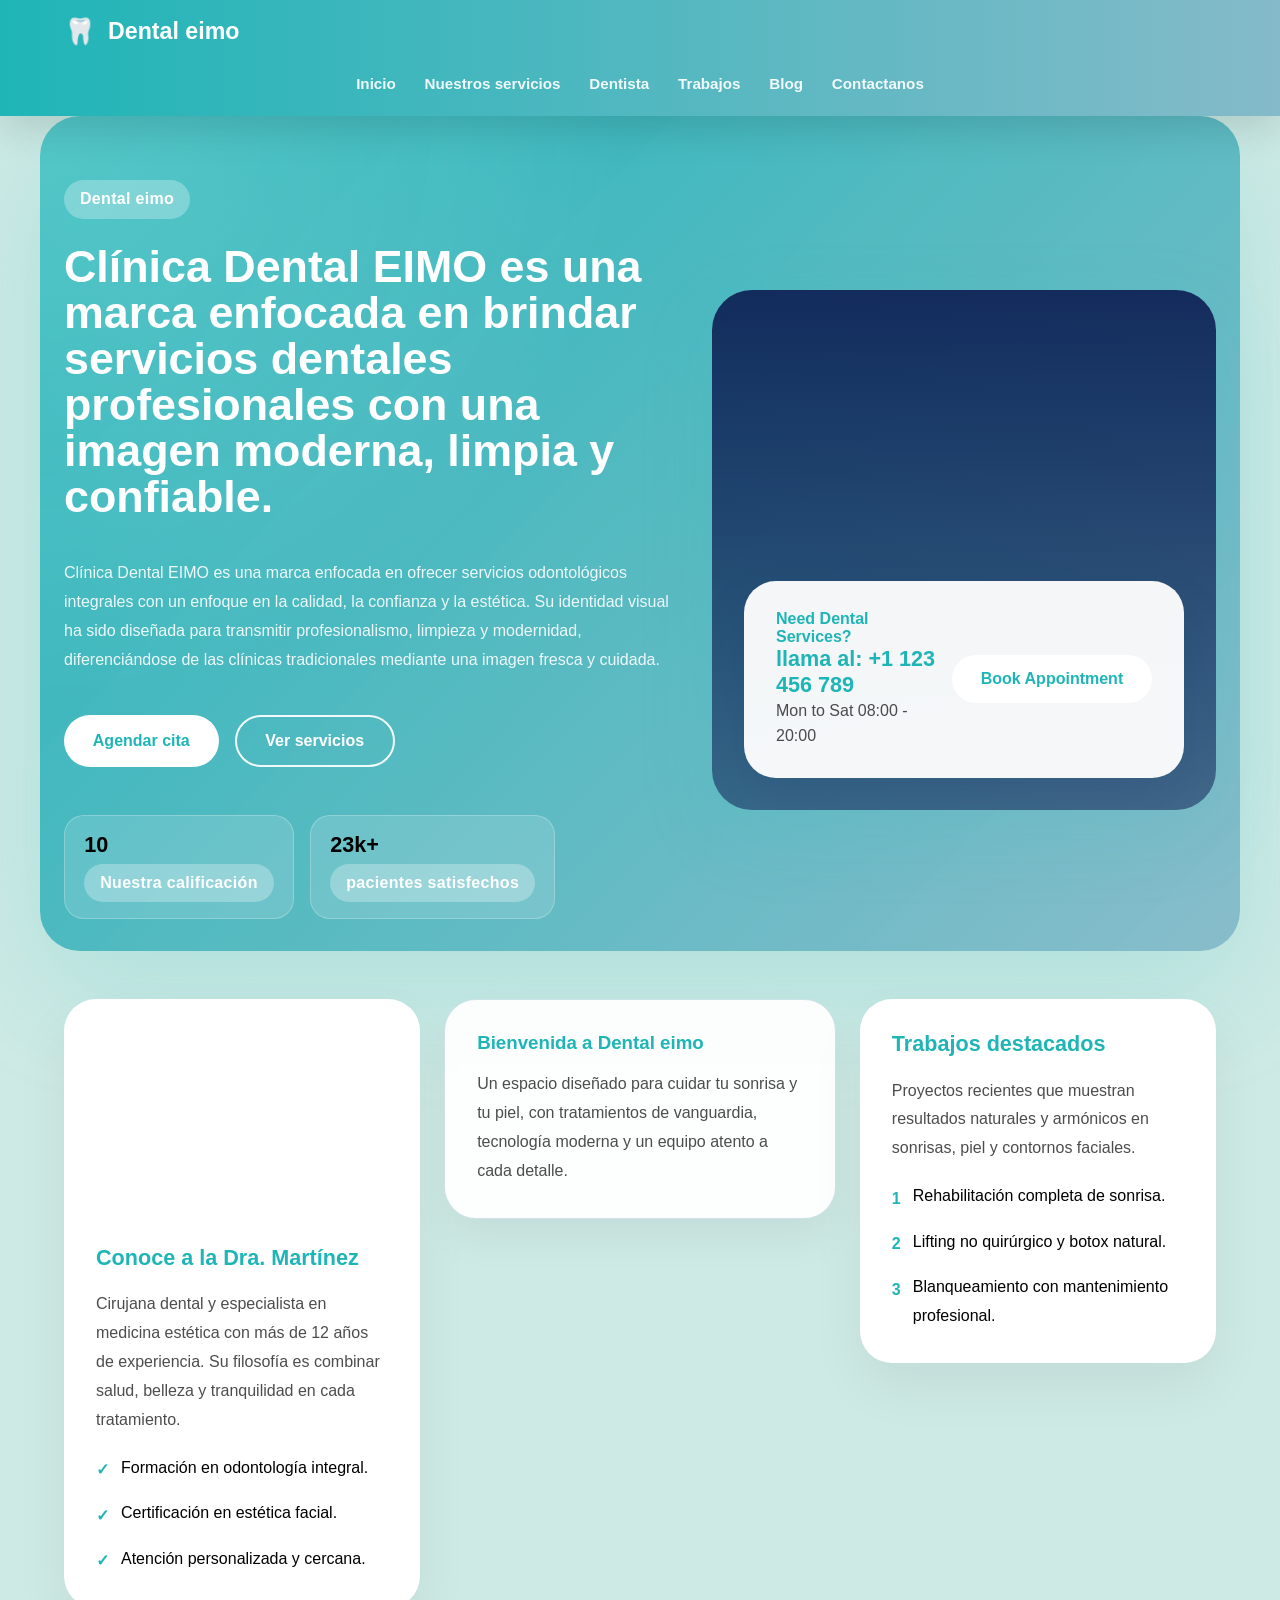
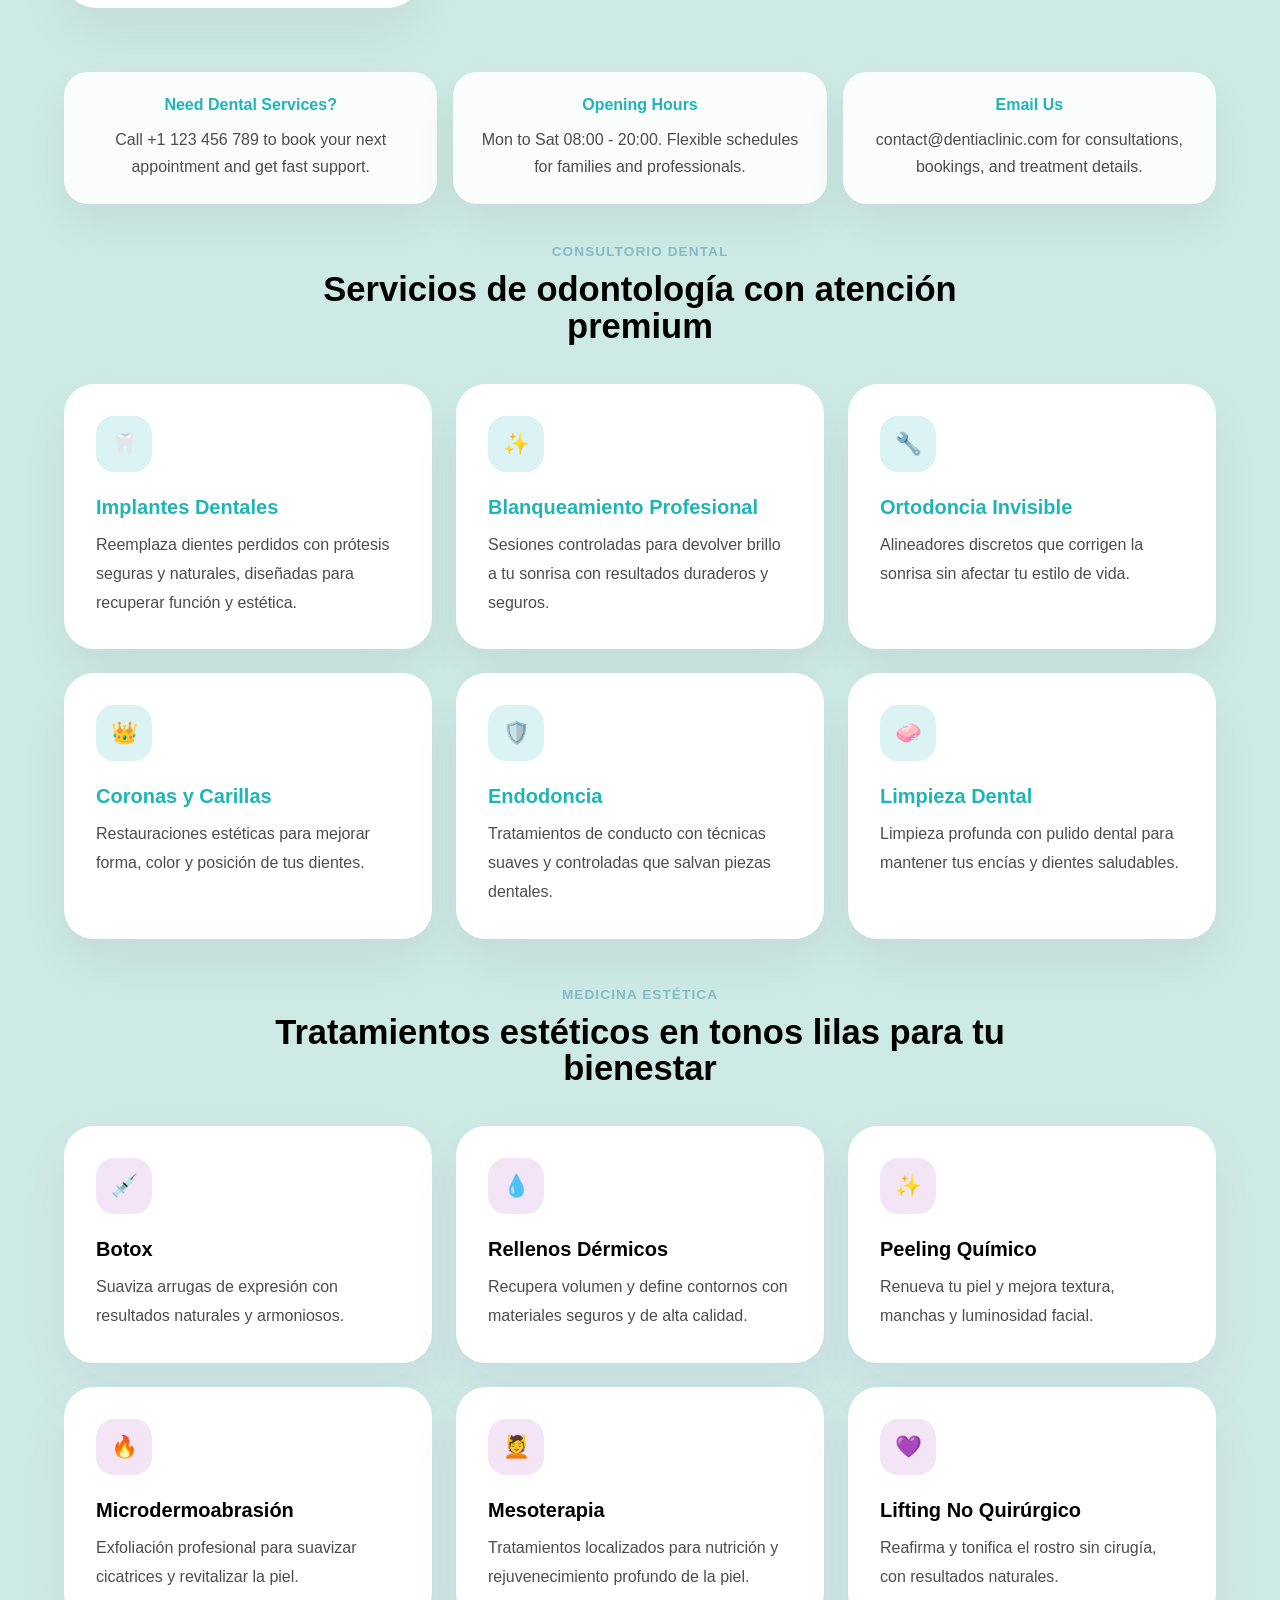
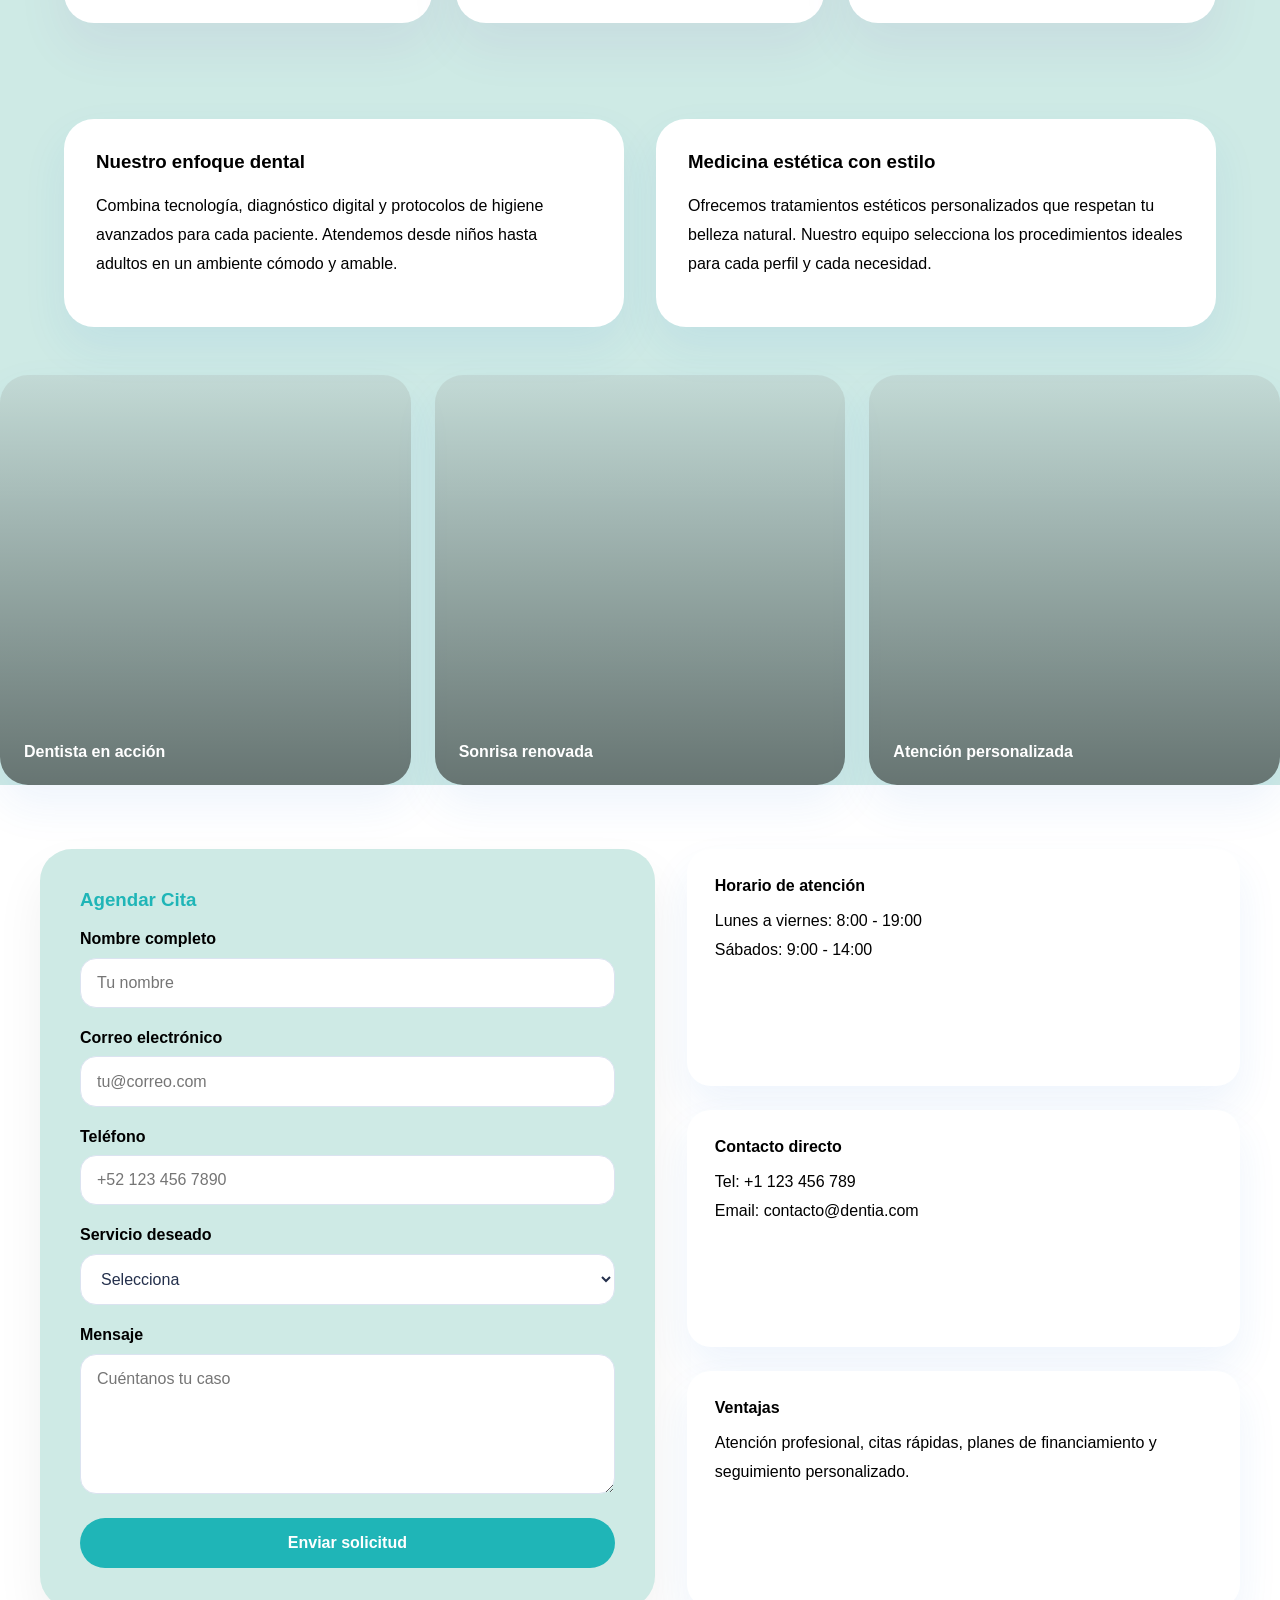
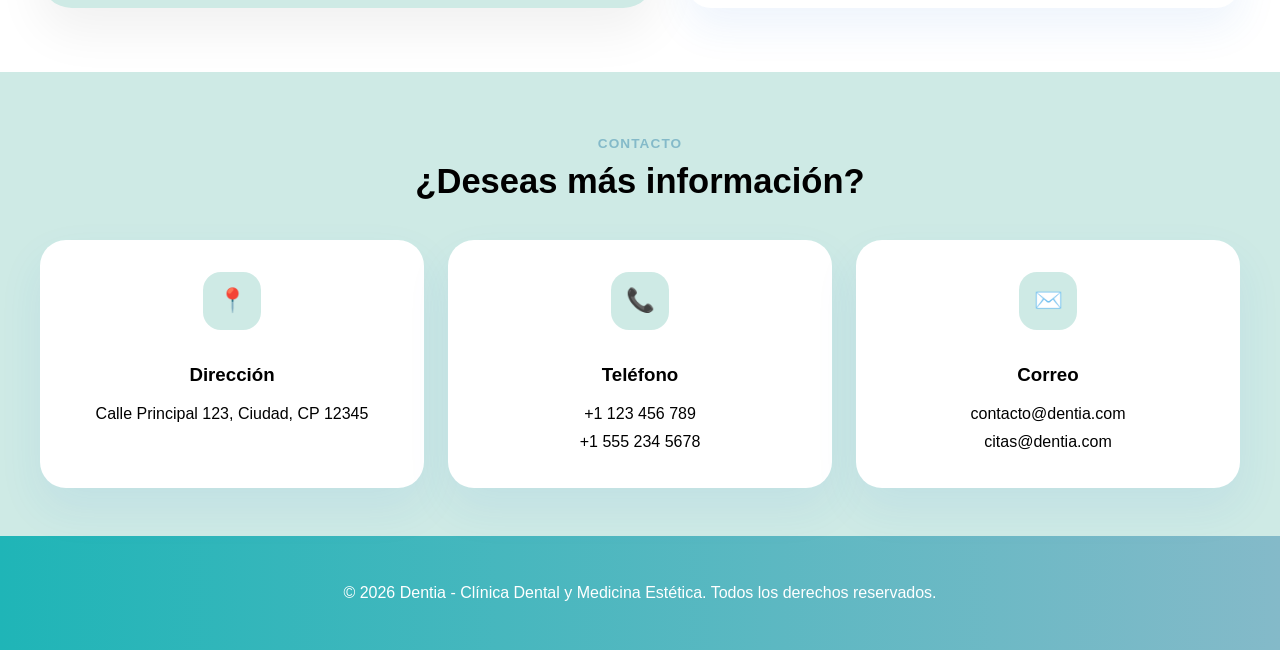
==== commit ad63620d: "iconos" ====
--- a/pagina/html2/index.html
+++ b/pagina/html2/index.html
@@ -807,12 +807,12 @@
                 </div>
                 <div class="hero-stats">
                     <div class="hero-stat">
-                        <strong>5.0</strong>
-                        <span>Google Rating</span>
+                        <strong>10</strong>
+                        <span>Nuestra calificación</span>
                     </div>
                     <div class="hero-stat">
                         <strong>23k+</strong>
-                        <span>Reviews</span>
+                        <span>pacientes satisfechos</span>
                     </div>
                 </div>
             </div>
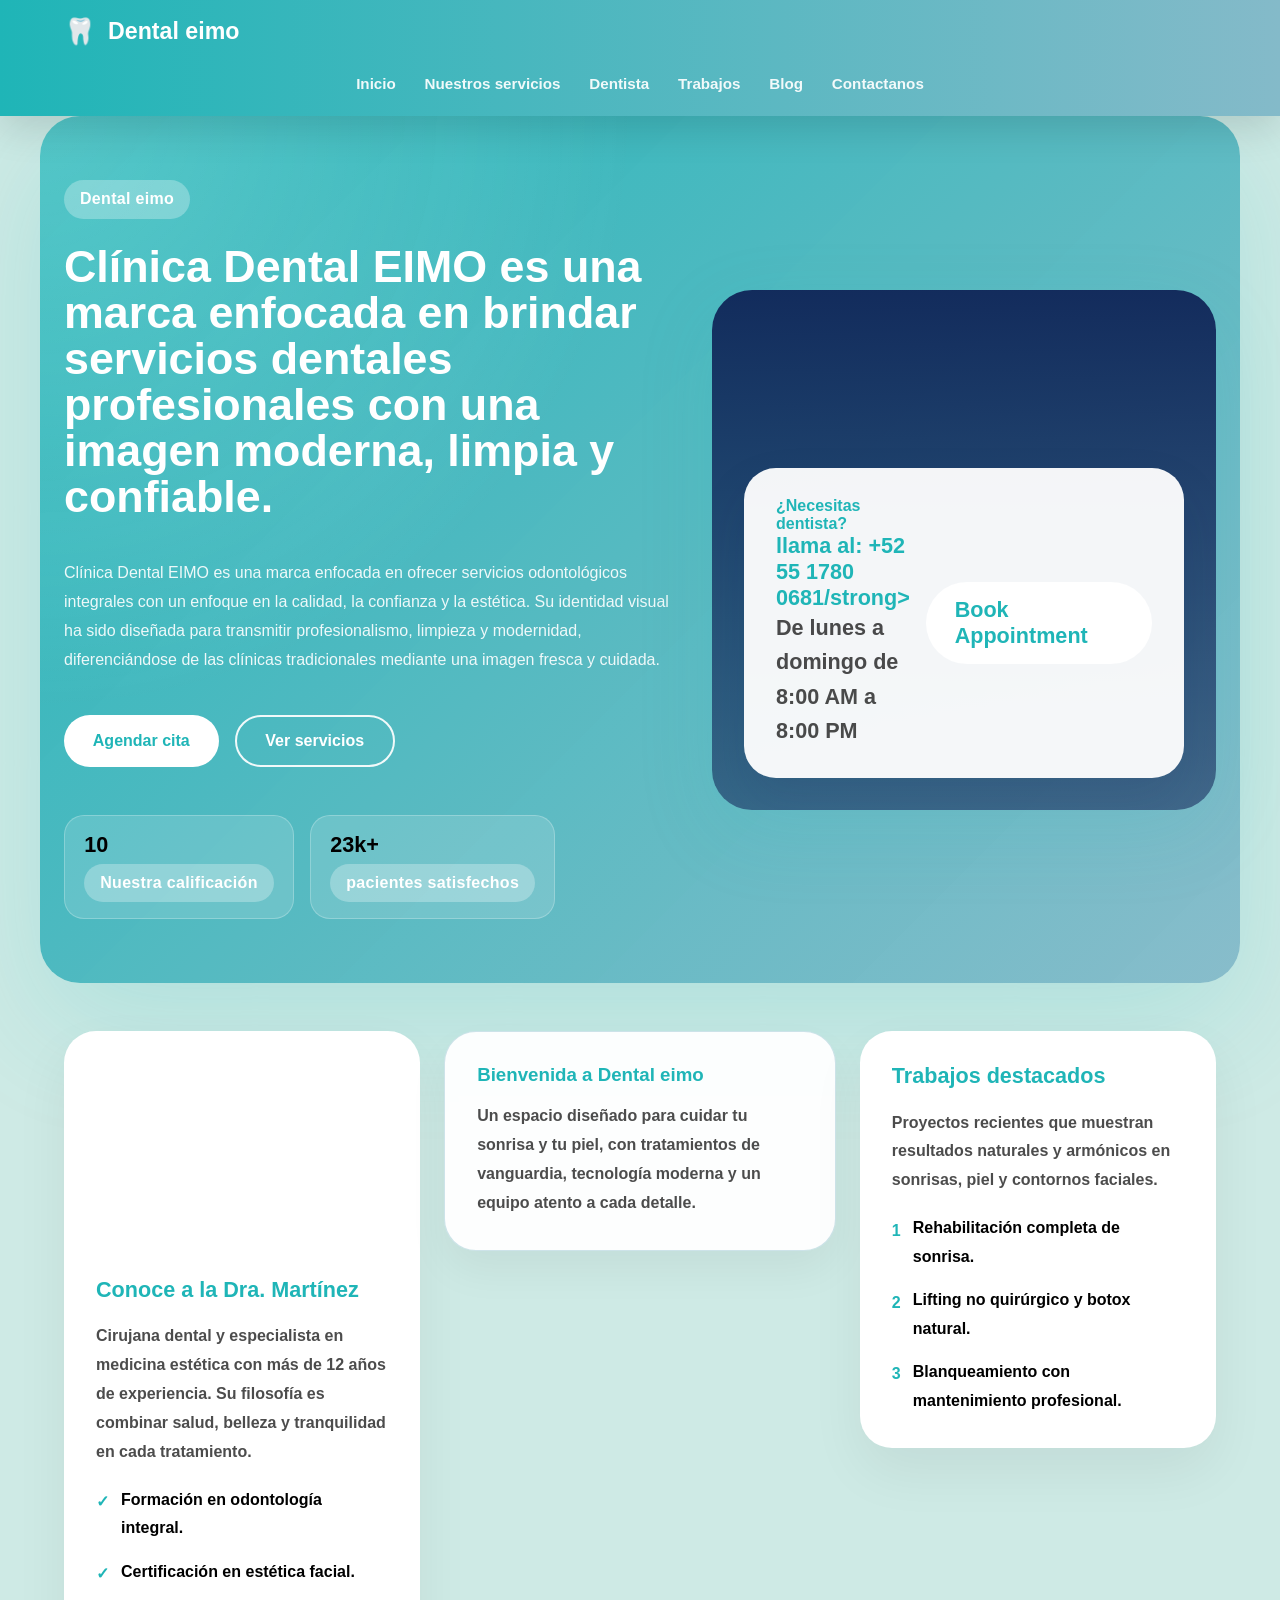
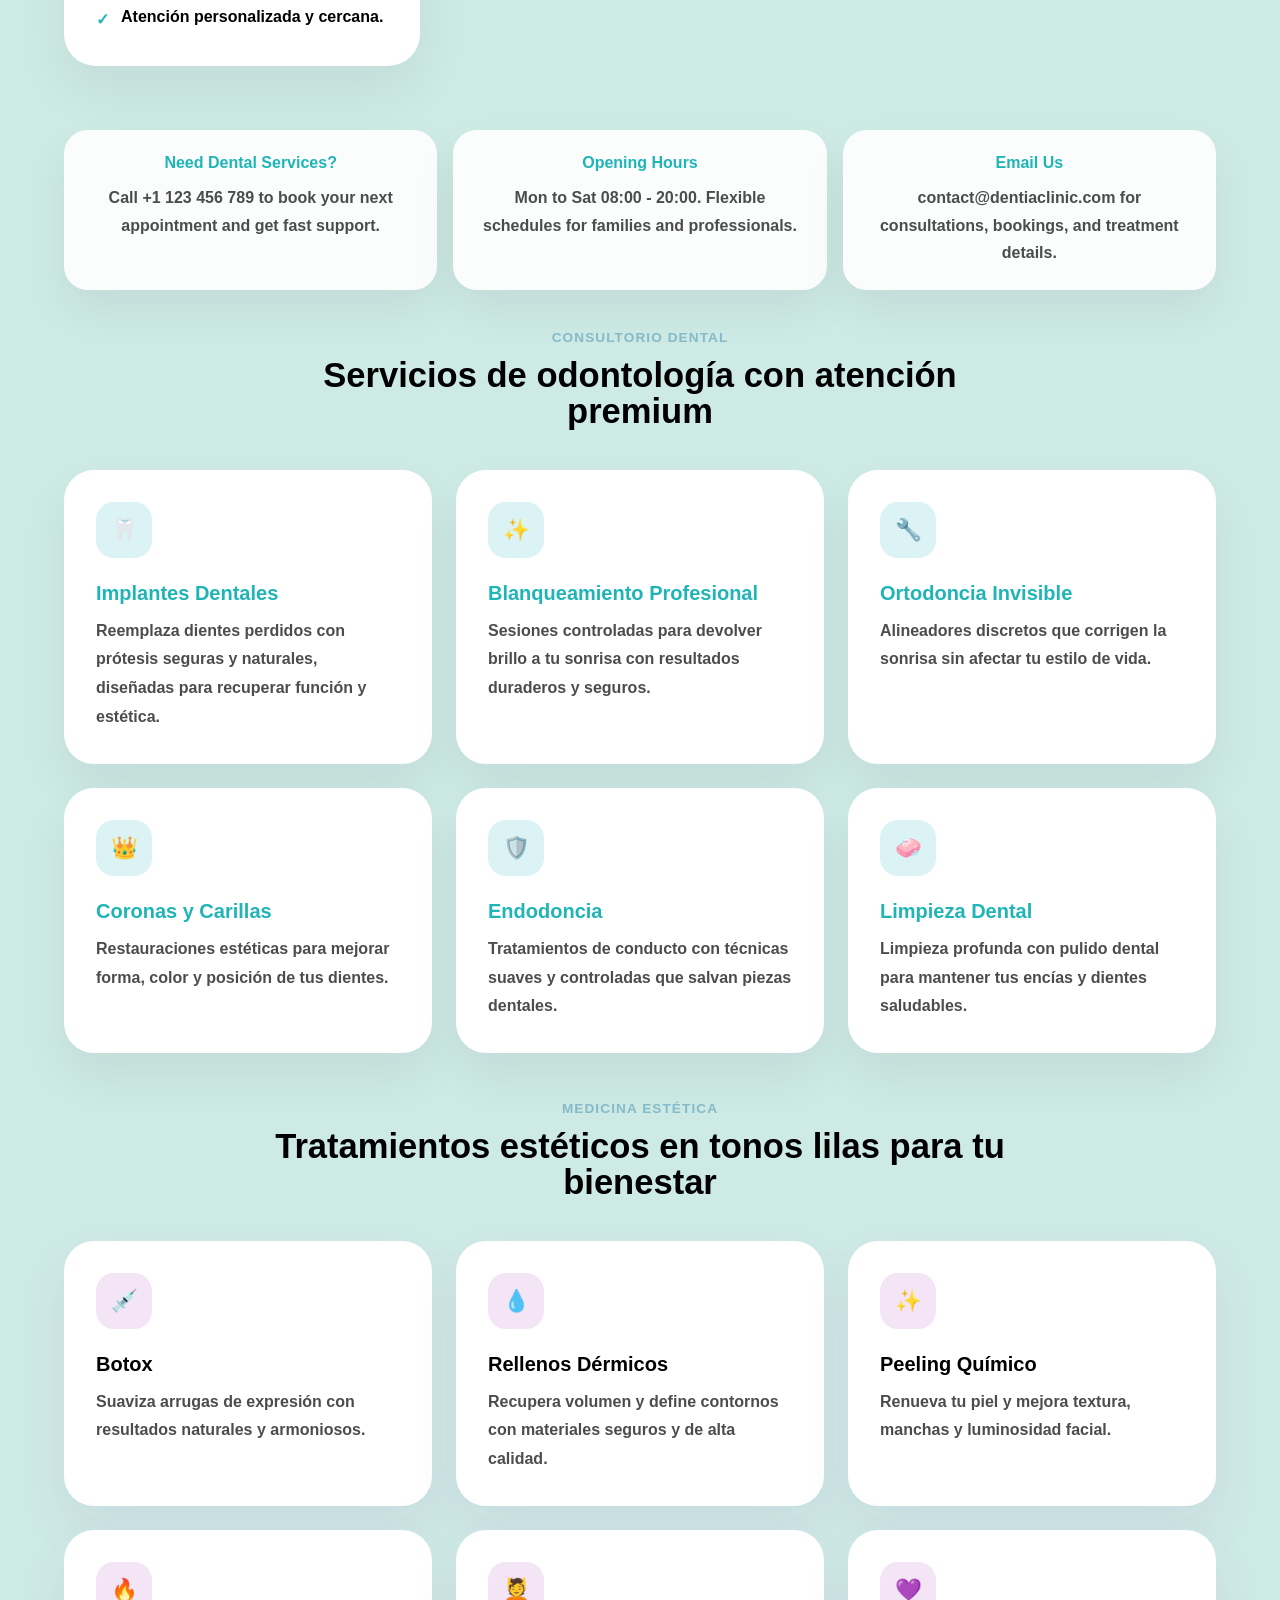
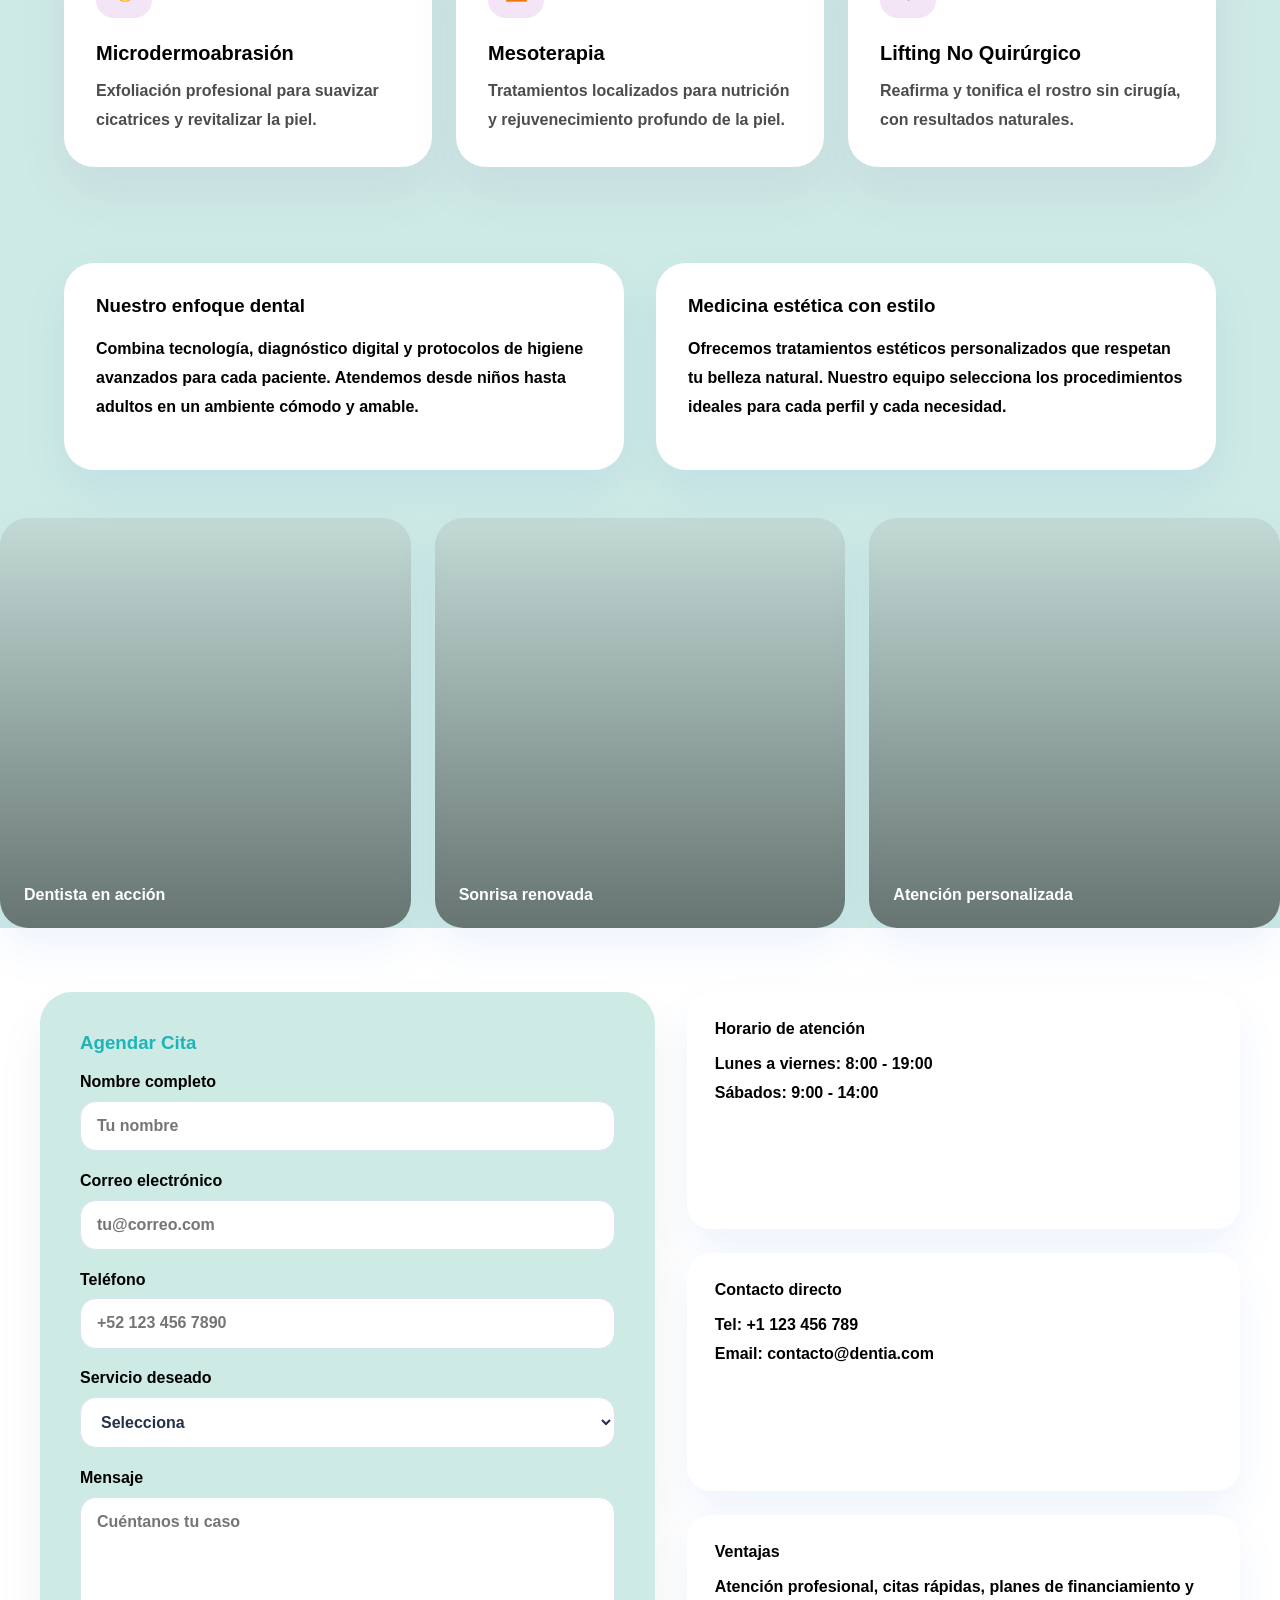
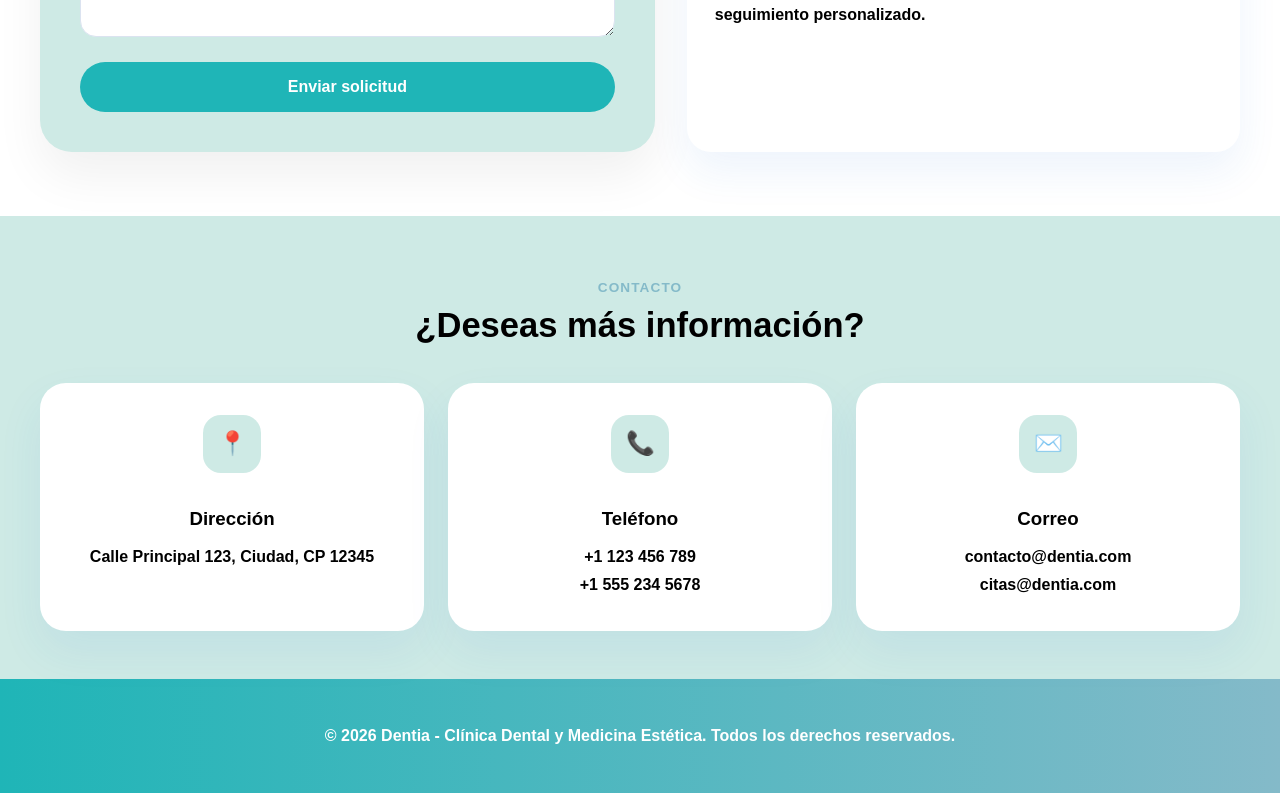
==== commit aaccc64f: "introduccion" ====
--- a/pagina/html2/index.html
+++ b/pagina/html2/index.html
@@ -819,9 +819,9 @@
             <div class="hero-visual">
                 <div class="hero-panel">
                     <div>
-                        <span>Need Dental Services?</span>
-                        <strong>llama al: +1 123 456 789</strong>
-                        <p>Mon to Sat 08:00 - 20:00</p>
+                        <span>¿Necesitas dentista?</span>
+                        <strong>llama al: +52 55 1780 0681/strong>
+                        <p>De lunes a domingo de 8:00 AM a 8:00 PM</p>
                     </div>
                     <a href="#citas" class="btn btn-primary">Book Appointment</a>
                 </div>
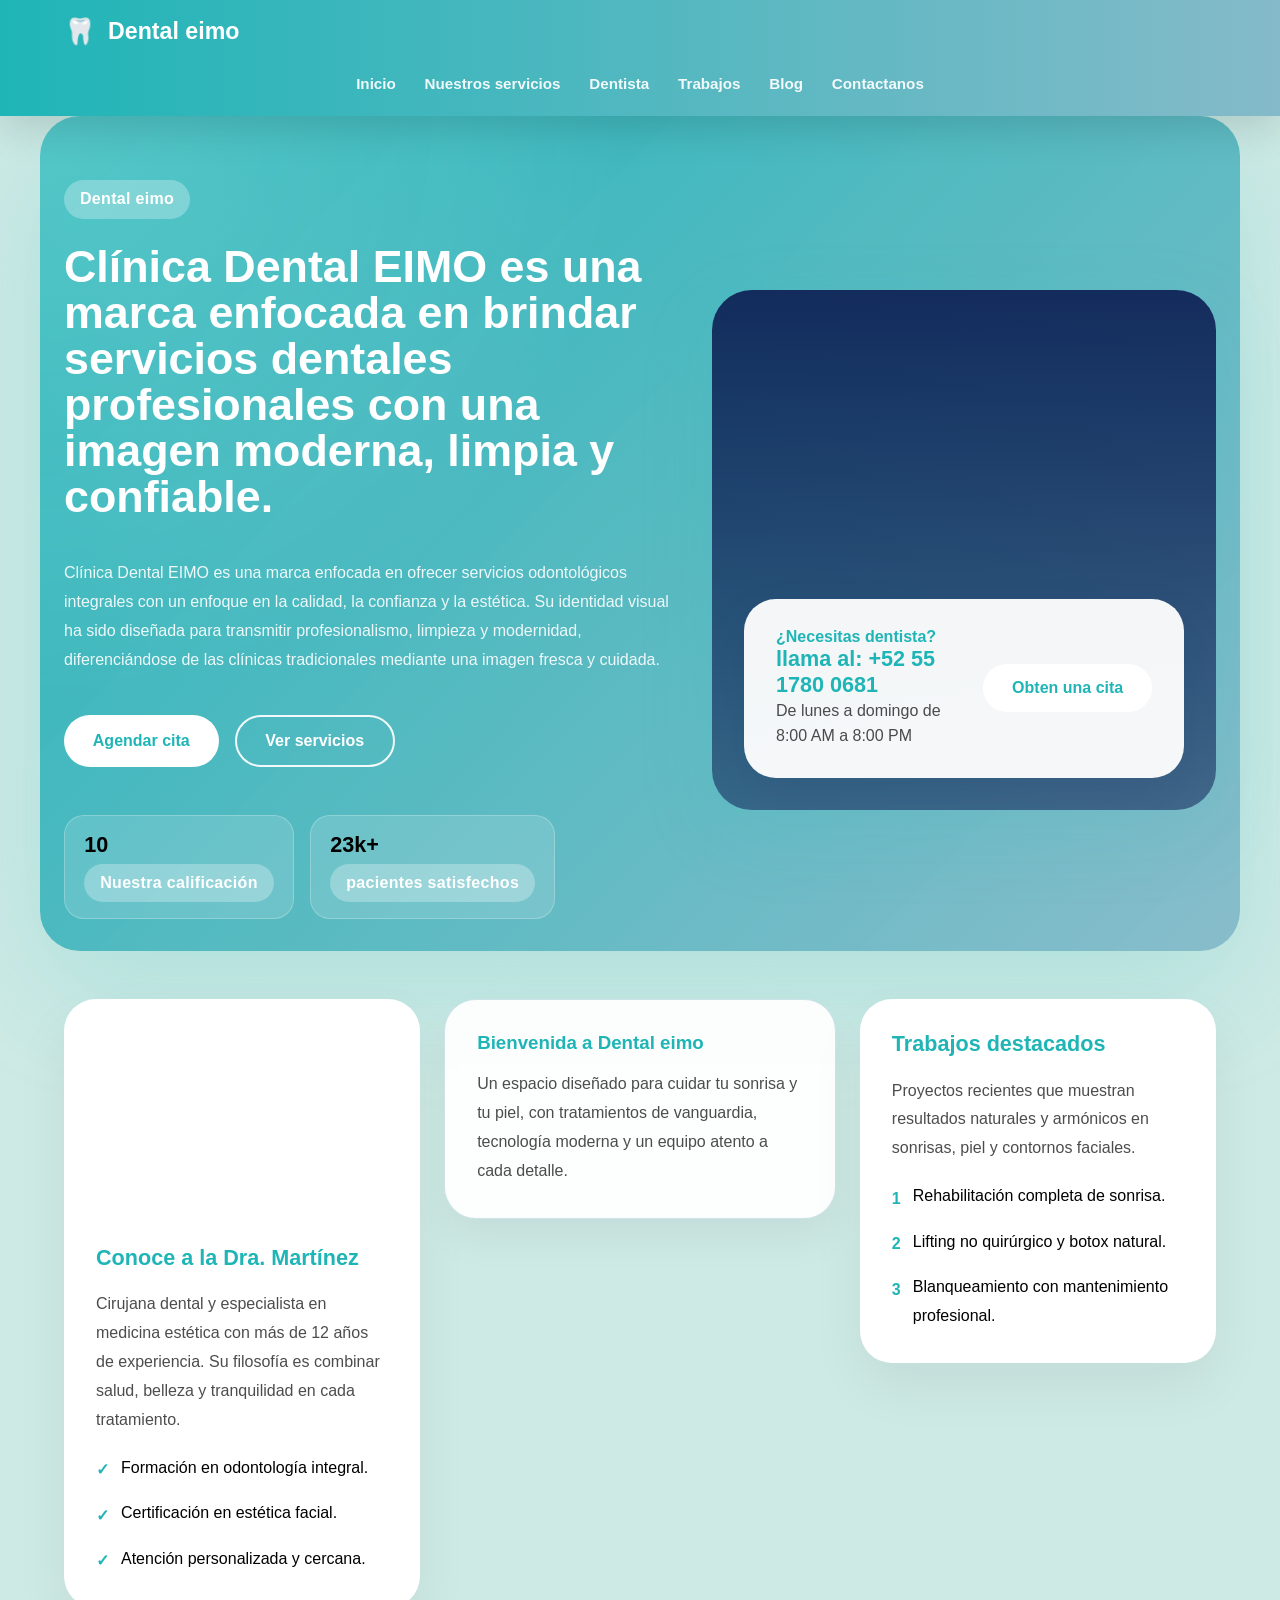
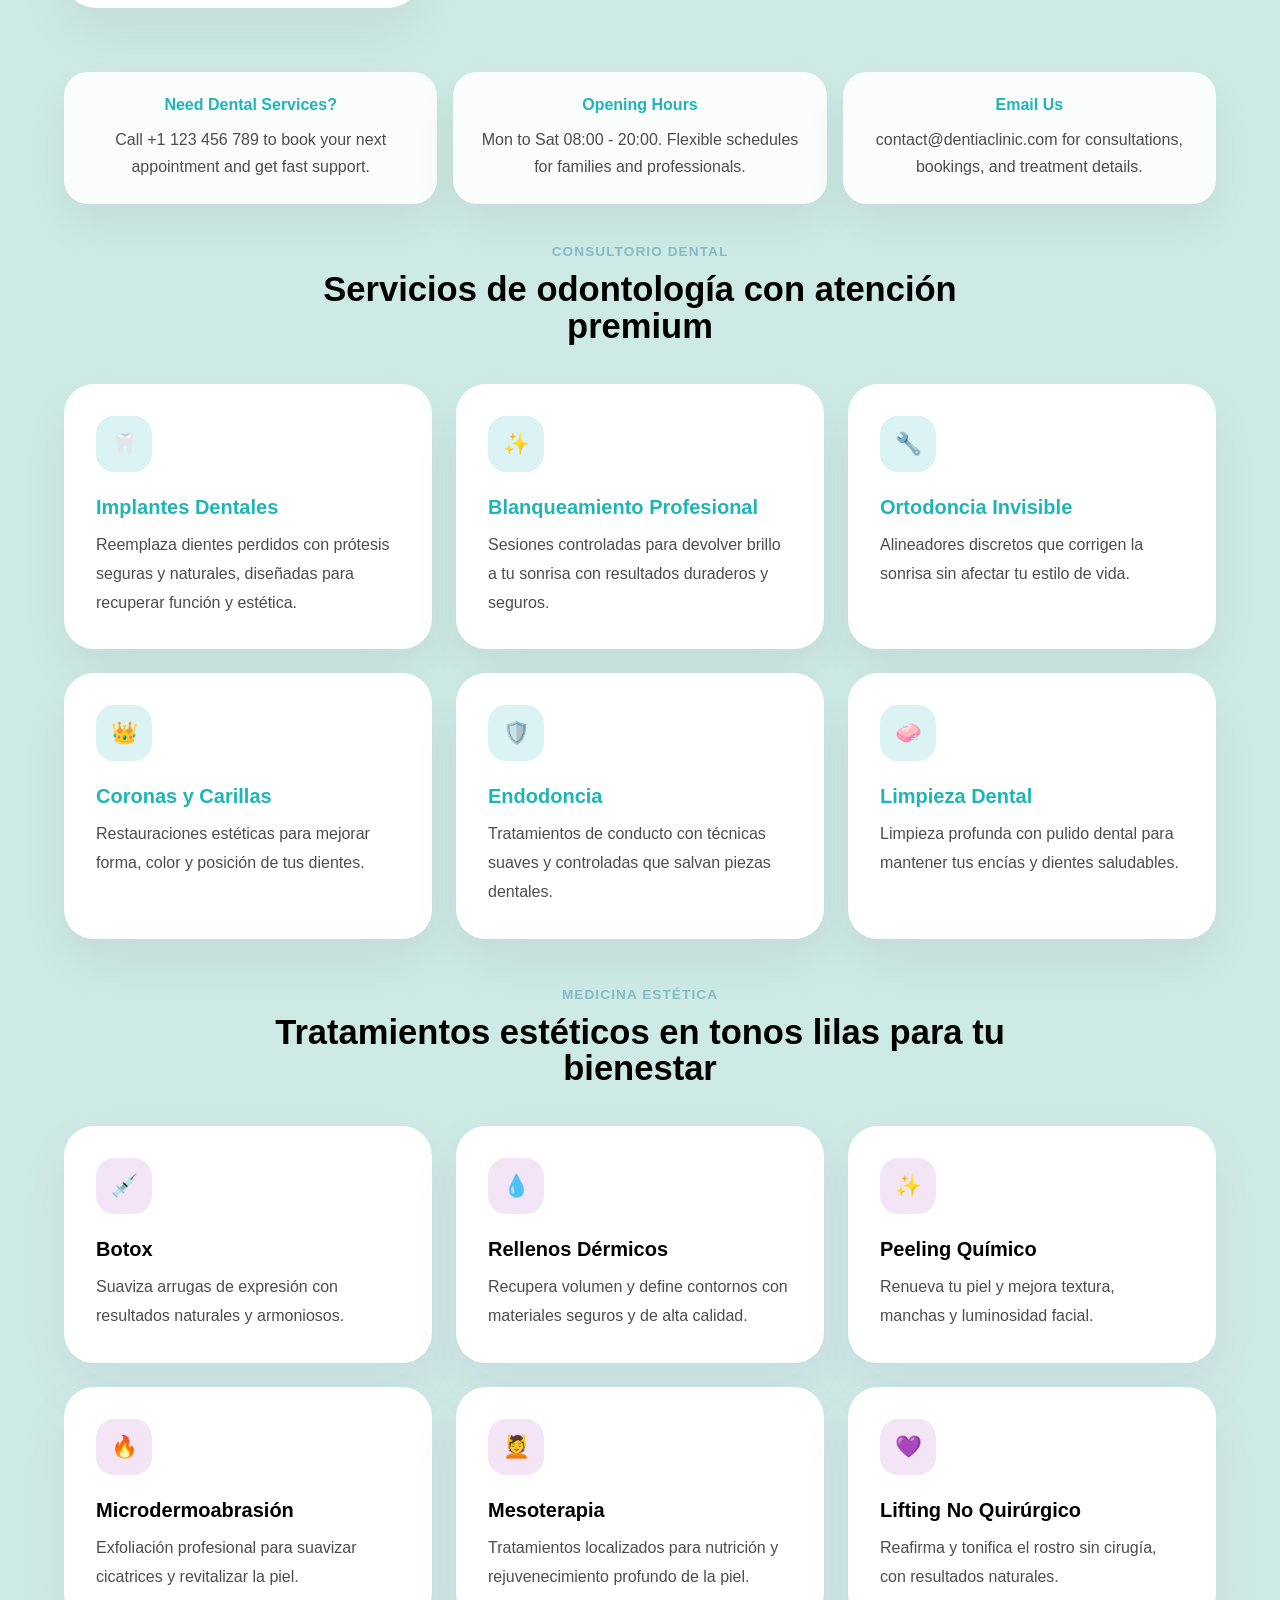
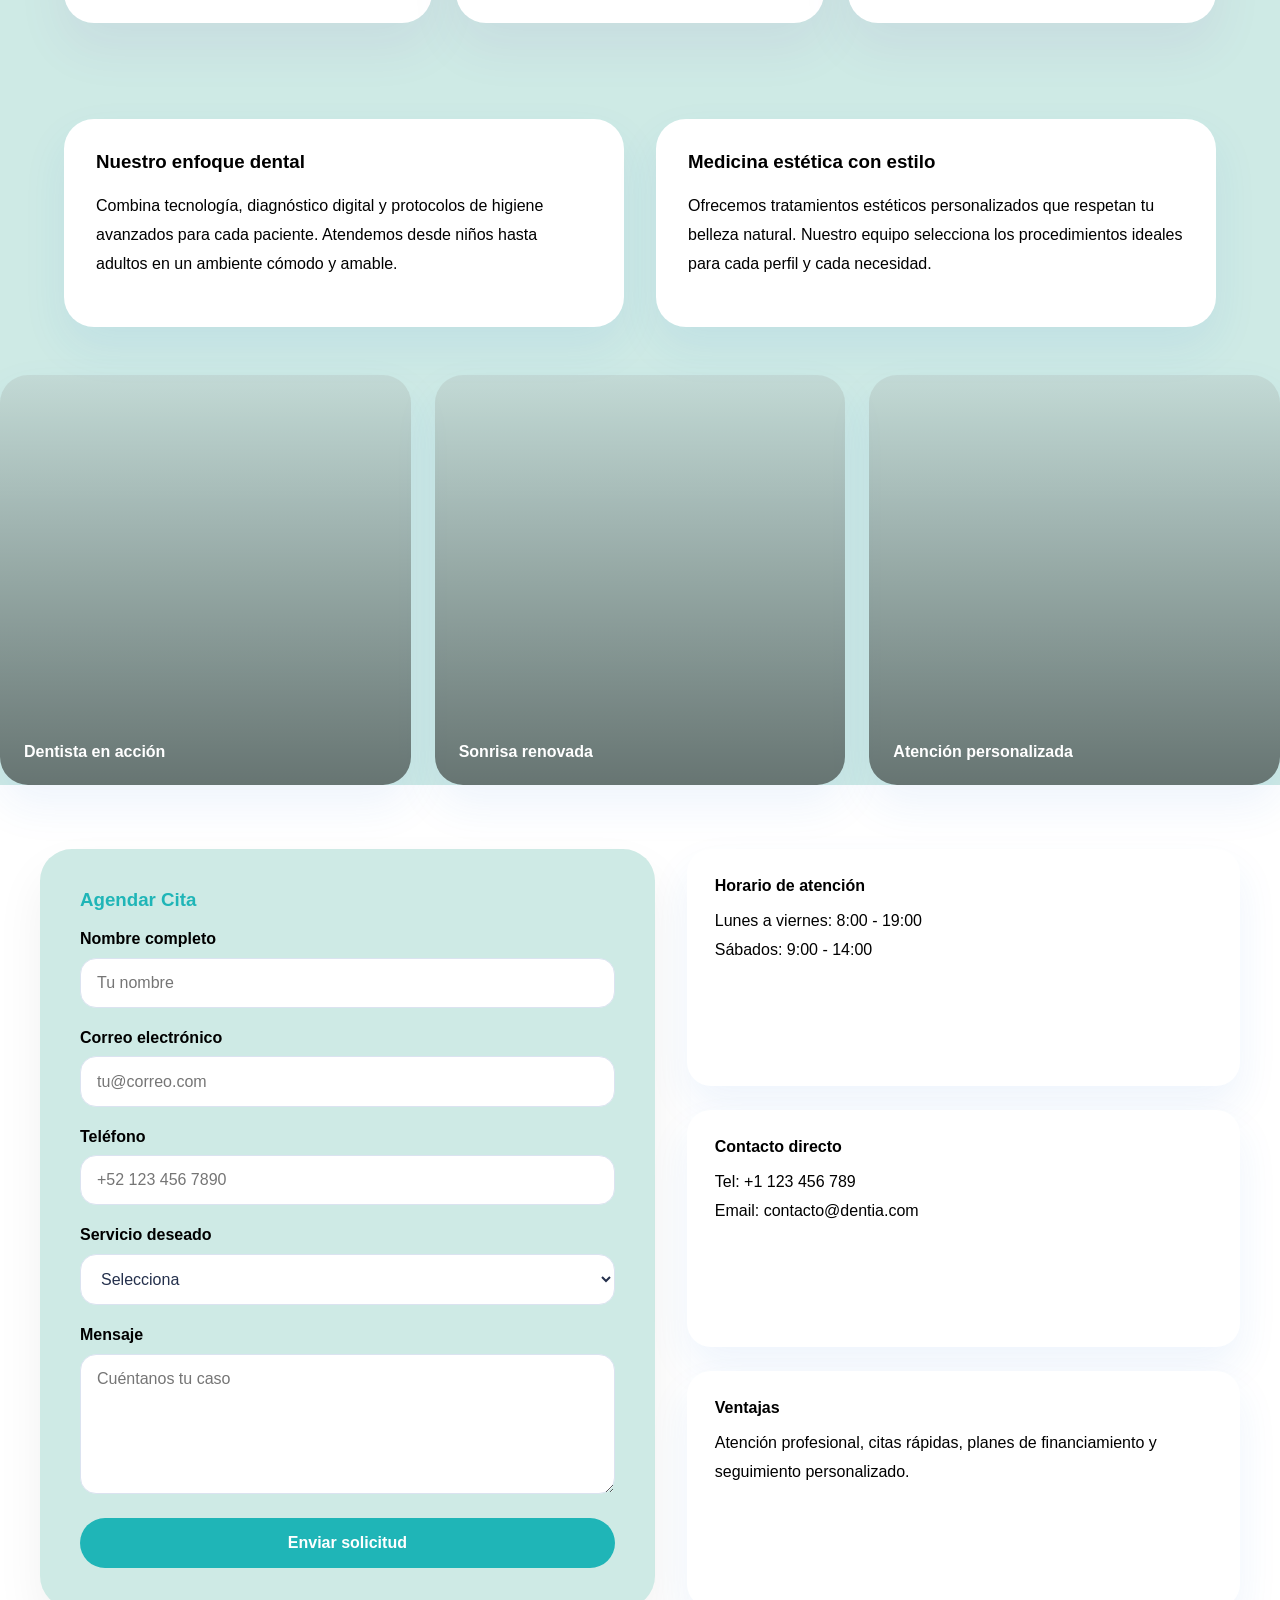
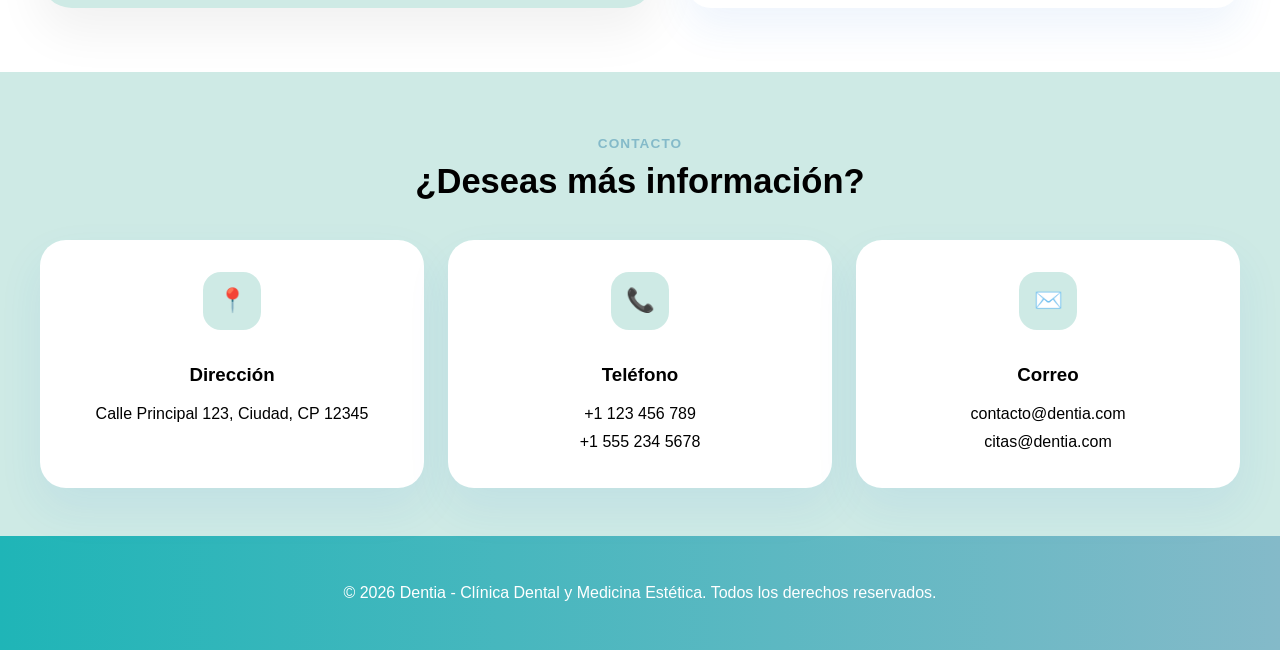
==== commit 2e3f0b06: "contacto" ====
--- a/pagina/html2/index.html
+++ b/pagina/html2/index.html
@@ -820,10 +820,10 @@
                 <div class="hero-panel">
                     <div>
                         <span>¿Necesitas dentista?</span>
-                        <strong>llama al: +52 55 1780 0681/strong>
+                        <strong>llama al: +52 55 1780 0681 </strong>
                         <p>De lunes a domingo de 8:00 AM a 8:00 PM</p>
                     </div>
-                    <a href="#citas" class="btn btn-primary">Book Appointment</a>
+                    <a href="#citas" class="btn btn-primary">Obten una cita</a>
                 </div>
             </div>
         </section>
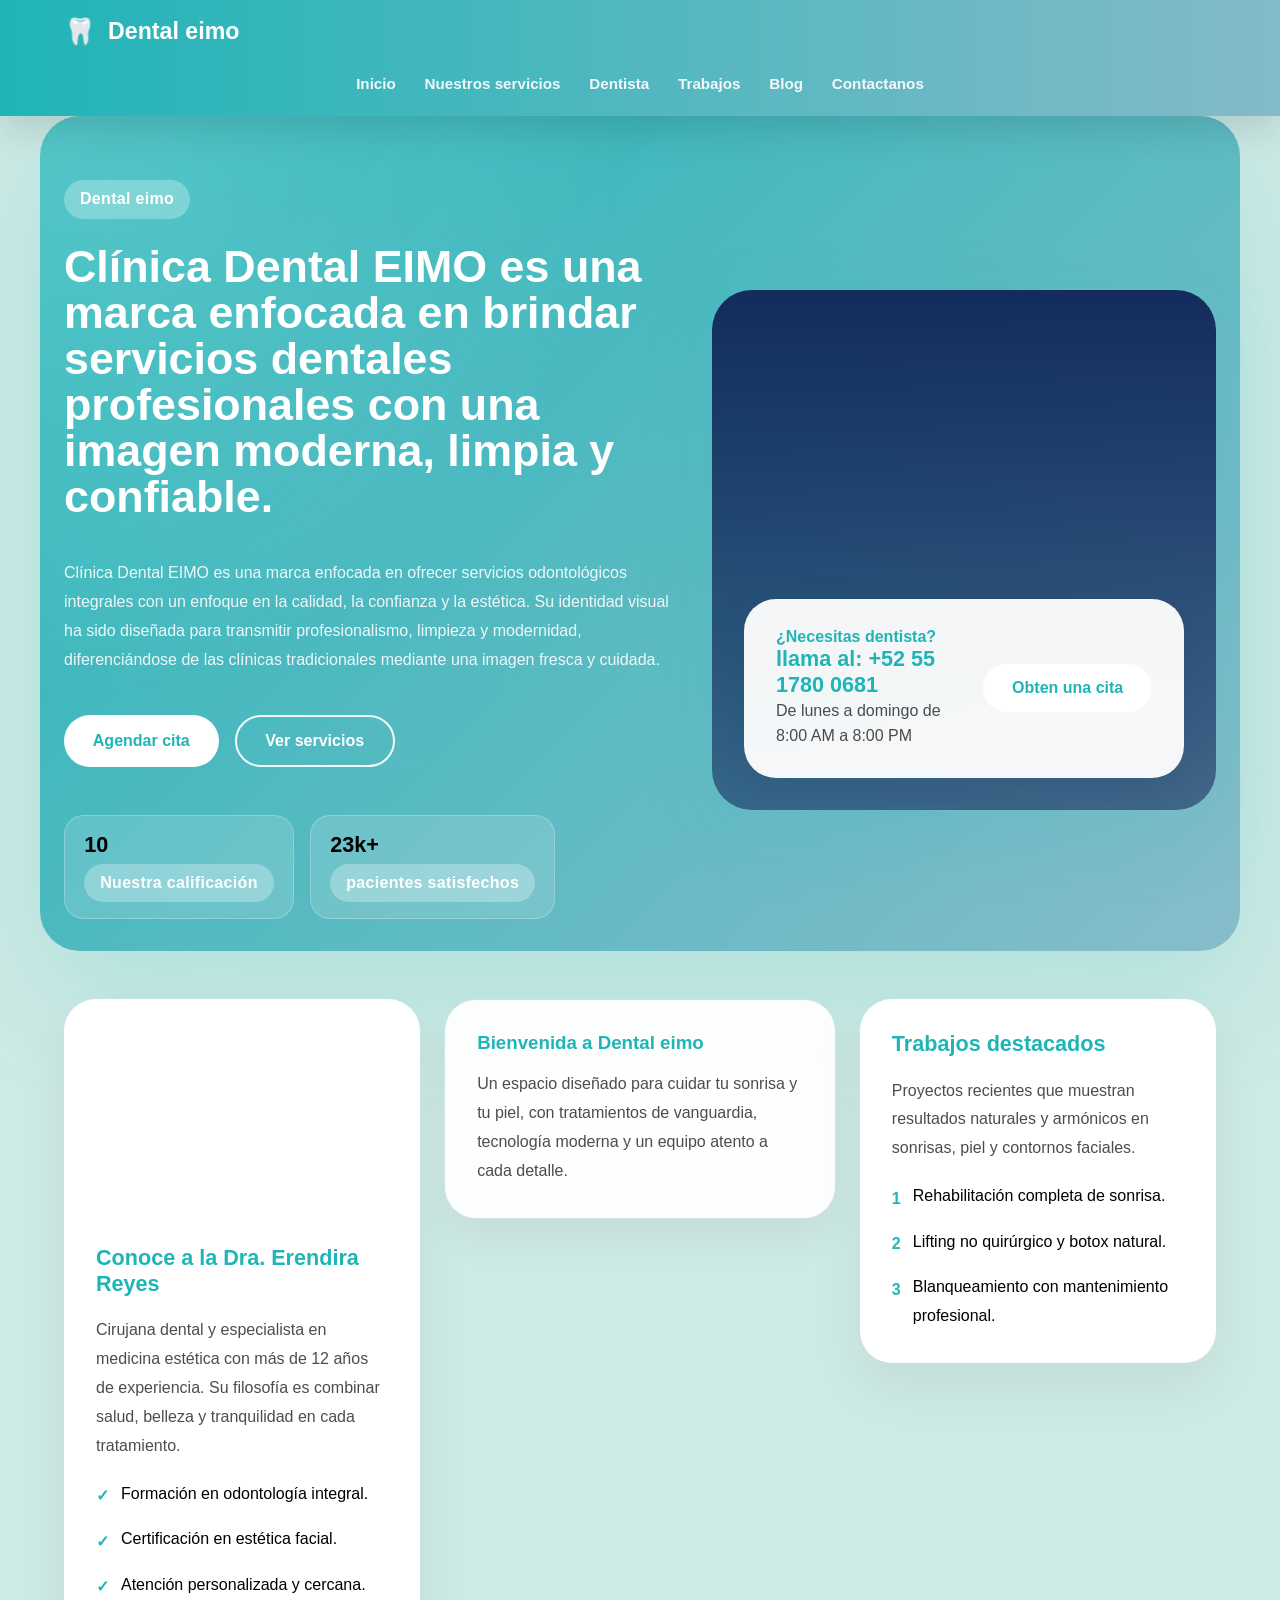
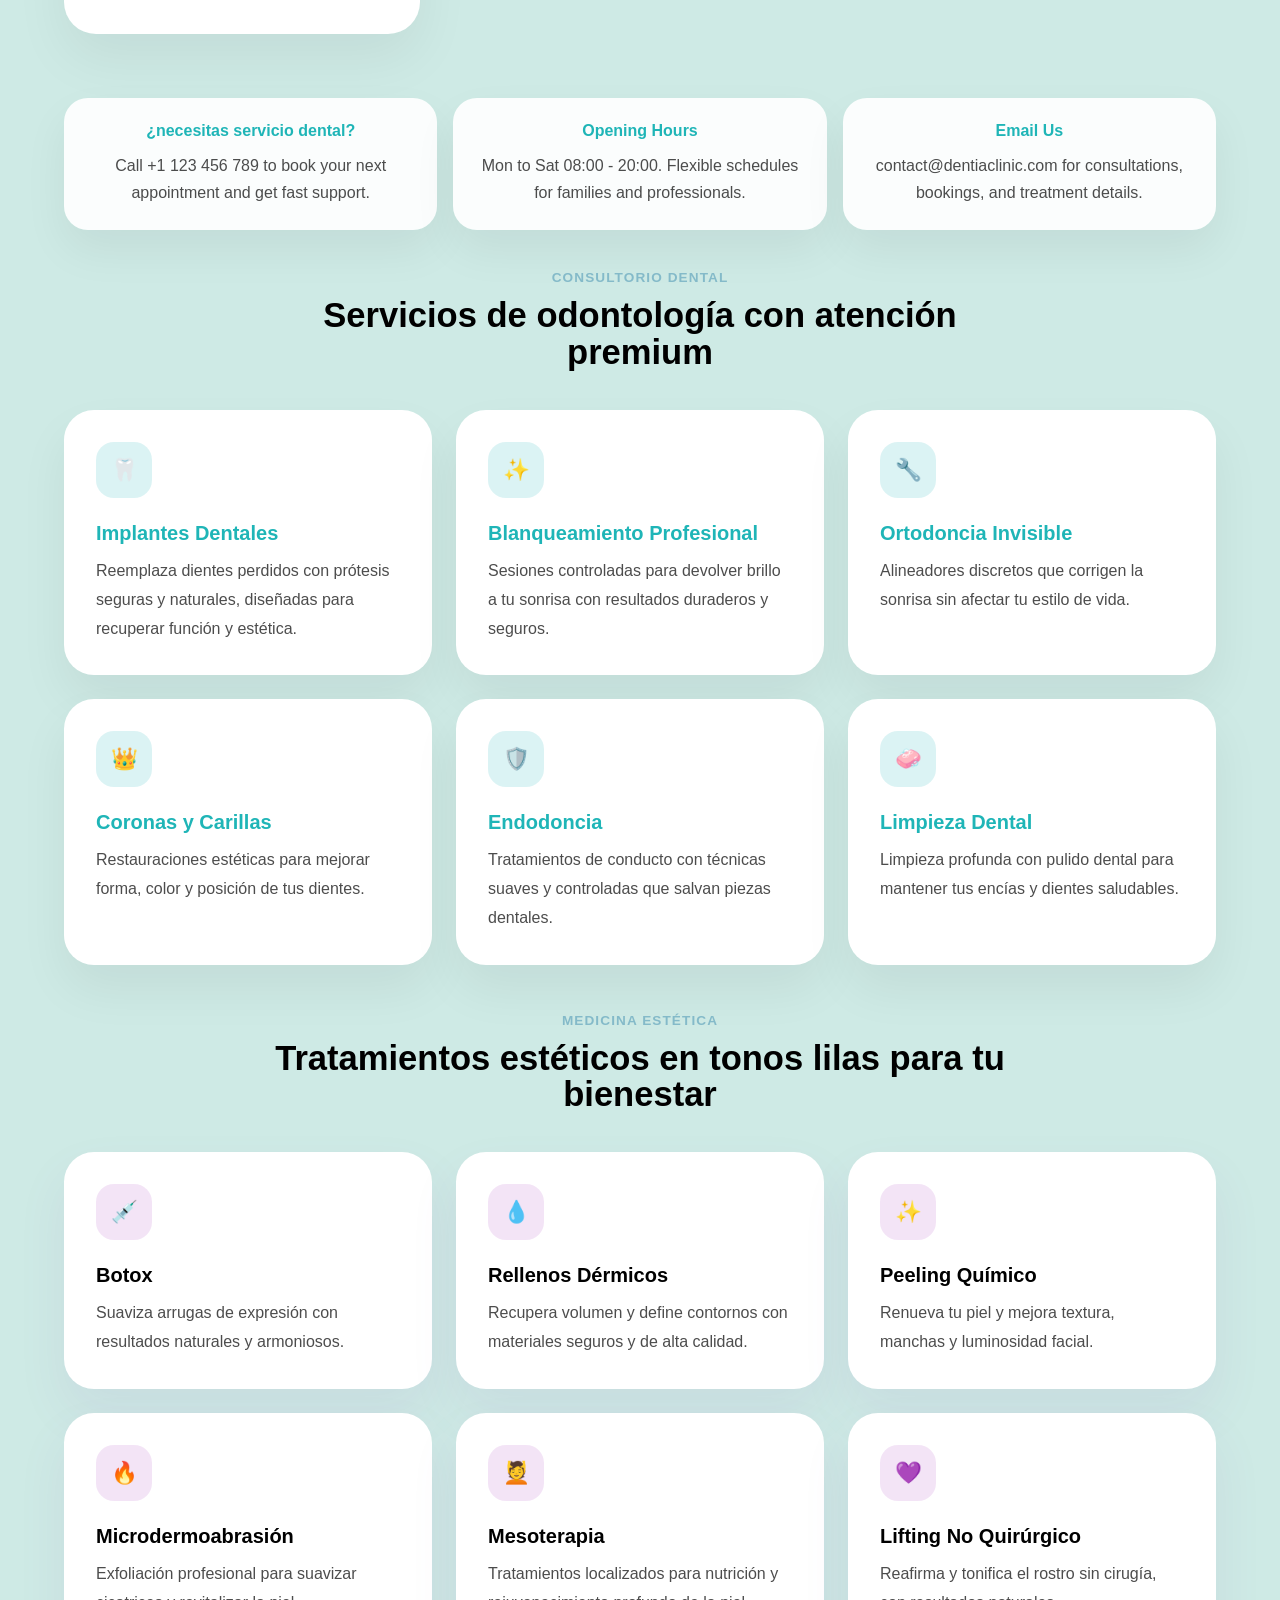
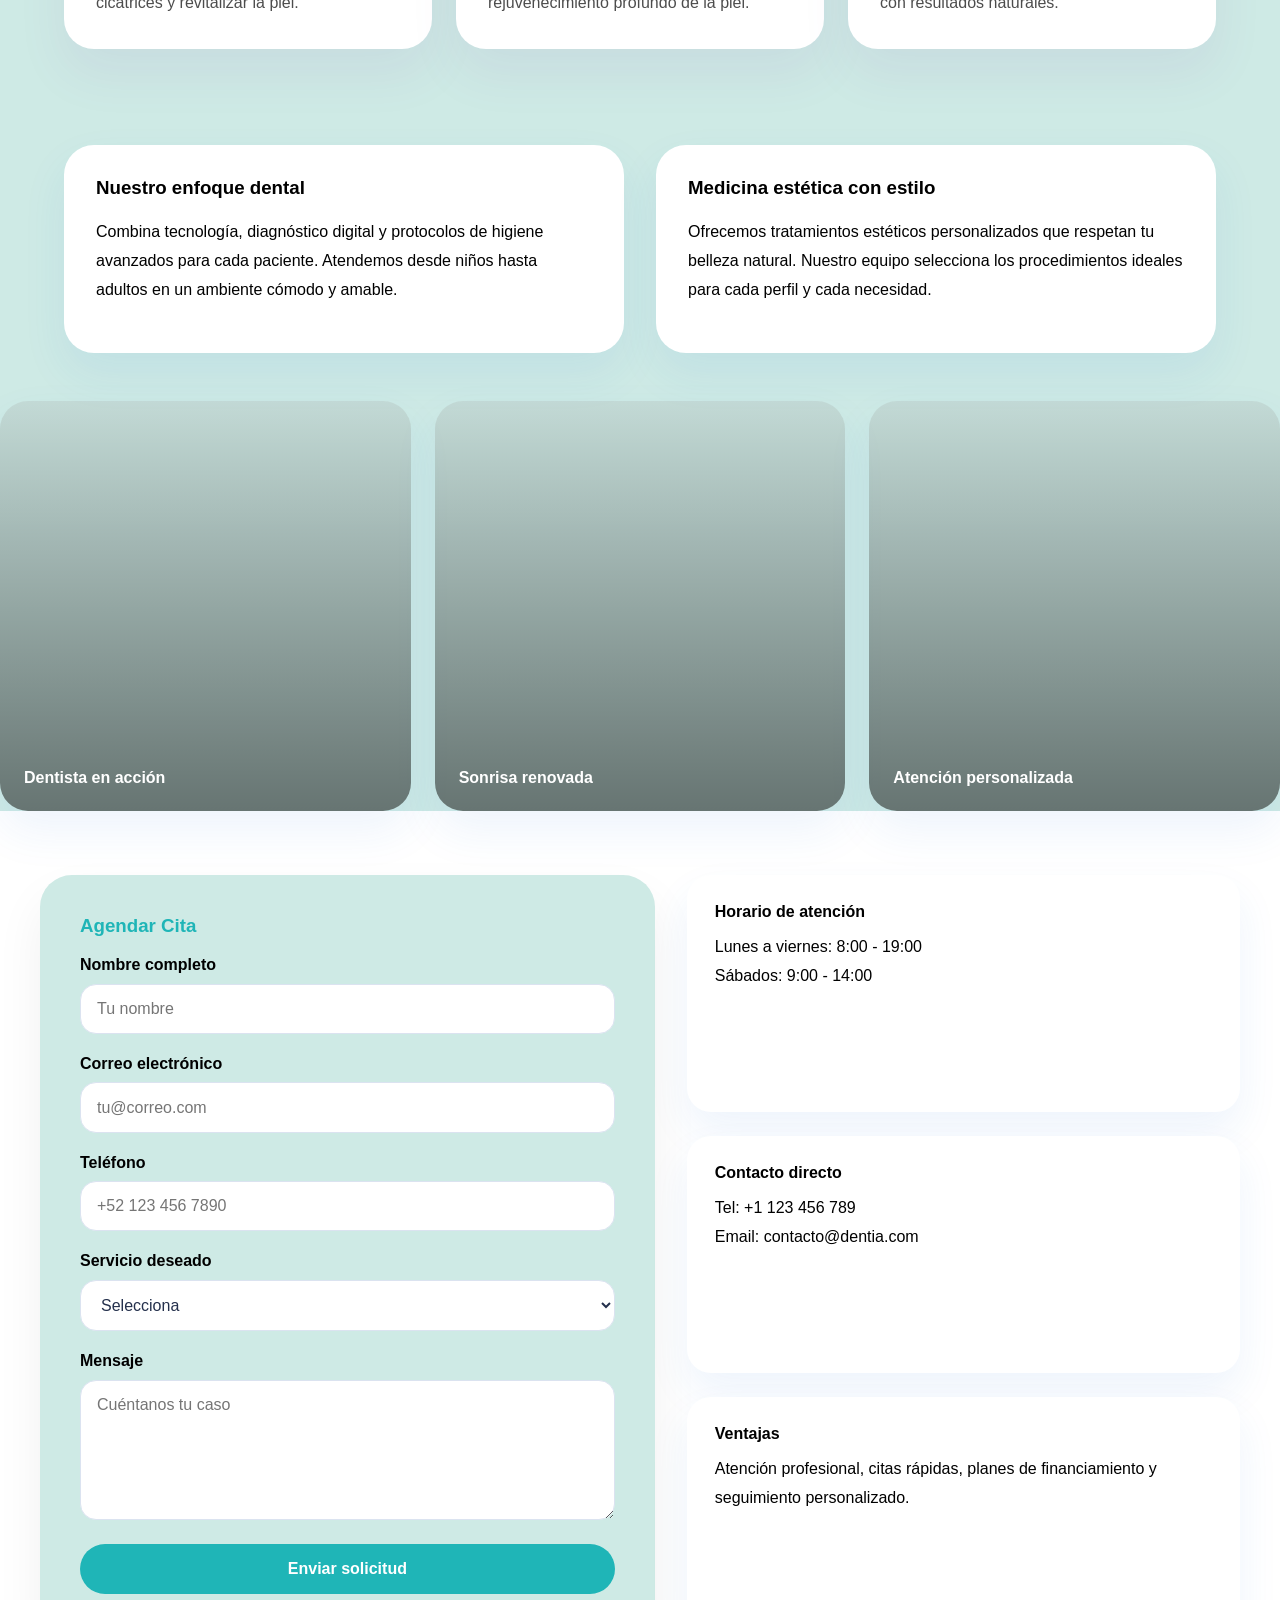
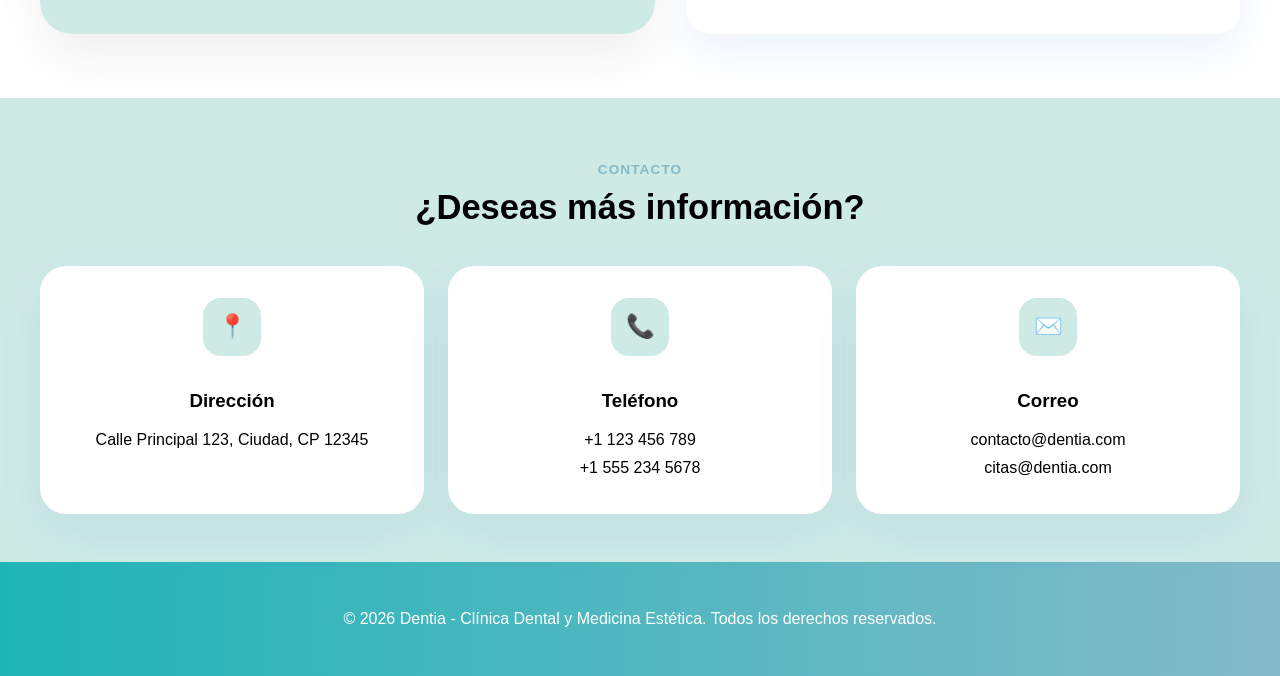
==== commit 11c4e510: "info" ====
--- a/pagina/html2/index.html
+++ b/pagina/html2/index.html
@@ -802,8 +802,8 @@
                 <h1>Clínica Dental EIMO es una marca enfocada en brindar servicios dentales profesionales con una imagen moderna, limpia y confiable.</h1>
                 <p>Clínica Dental EIMO es una marca enfocada en ofrecer servicios odontológicos integrales con un enfoque en la calidad, la confianza y la estética. Su identidad visual ha sido diseñada para transmitir profesionalismo, limpieza y modernidad, diferenciándose de las clínicas tradicionales mediante una imagen fresca y cuidada.</p>
                 <div class="hero-actions">
-                    <a href="#servicios-dental" class="btn btn-primary">Agendar cita</a>
-                    <a href="#servicios-estetica" class="btn btn-secondary">Ver servicios</a>
+                    <a href="#citas" class="btn btn-primary" class="btn btn-primary">Agendar cita</a>
+                    <a href="#servicios-dental" class="btn btn-secondary"  class="btn btn-secondary">Ver servicios</a>
                 </div>
                 <div class="hero-stats">
                     <div class="hero-stat">
@@ -831,7 +831,7 @@
         <section class="sidebar-layout">
             <aside class="sidebar-card">
                 <div class="avatar"></div>
-                <h3>Conoce a la Dra. Martínez</h3>
+                <h3>Conoce a la Dra. Erendira Reyes </h3>
                 <p>Cirujana dental y especialista en medicina estética con más de 12 años de experiencia. Su filosofía es combinar salud, belleza y tranquilidad en cada tratamiento.</p>
                 <ul class="sidebar-card-list">
                     <li><span>✓</span> Formación en odontología integral.</li>
@@ -858,7 +858,7 @@
 
         <section class="hero-bottom">
             <div class="info-card">
-                <strong>Need Dental Services?</strong>
+                <strong>¿necesitas servicio dental?</strong>
                 <p>Call +1 123 456 789 to book your next appointment and get fast support.</p>
             </div>
             <div class="info-card">
